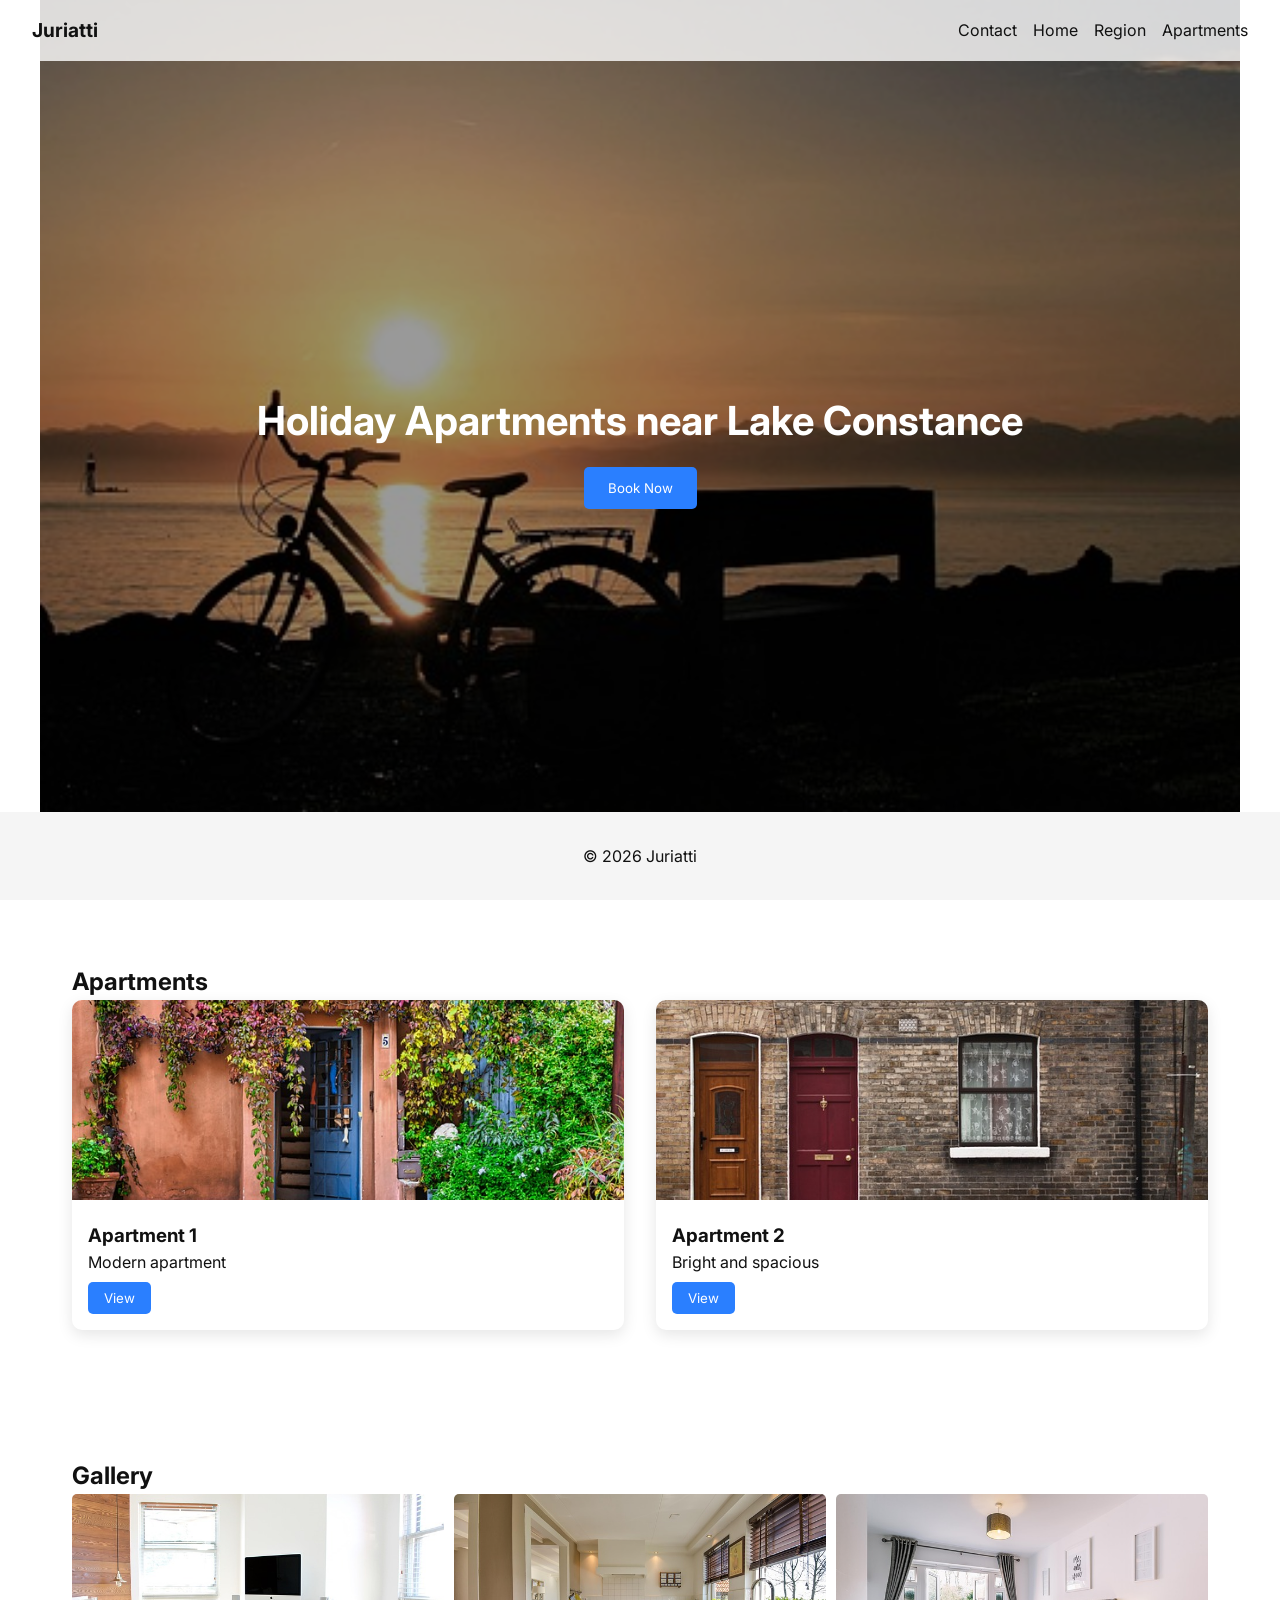
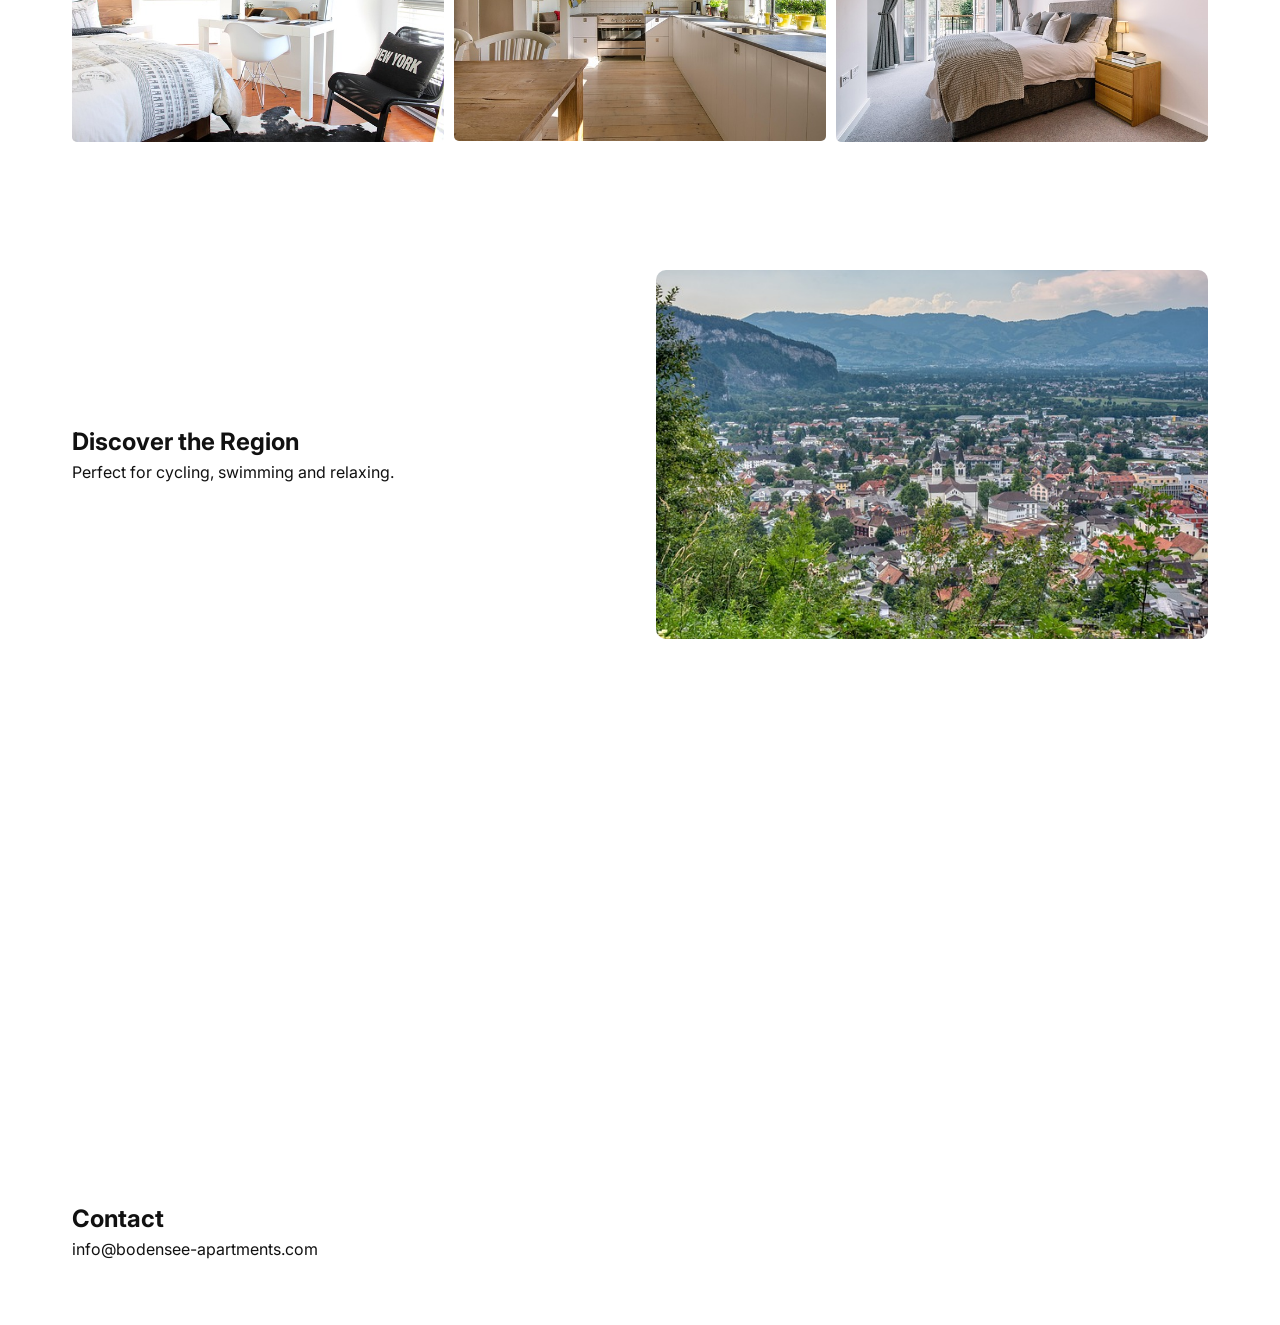
==== index.html @ bab0c7c2 "mapa_abajo" ====
<!DOCTYPE html>
<html lang="en">
<head>
<meta charset="UTF-8">
<meta name="viewport" content="width=device-width, initial-scale=1.0">
<title>Ferienwohnung Juriatti</title>
<link href="https://fonts.googleapis.com/css2?family=Inter:wght@300;400;600&display=swap" rel="stylesheet">
<style>
:root {
  --primary:#2A7FFF;
  --dark:#111;
  --light:#fff;
  --gray:#666;
}
*{margin:0;padding:0;box-sizing:border-box;font-family:Inter,sans-serif}
body{line-height:1.5;color:var(--dark)}

/* NAV */
nav{
 position:fixed;
 top:0;left:0;width:100%;
 display:flex;justify-content:space-between;align-items:center;
 padding:1rem 2rem;
 background:rgba(255,255,255,0.8);
 z-index:1000;
}
nav h2{font-size:1.2rem}
.menu{display:flex;gap:1rem}
.menu a{text-decoration:none;color:var(--dark)}
.hamburger{display:none;font-size:1.5rem;cursor:pointer}

/* HERO */
.hero{
 height:100vh;
 background:url('assets/images/bici_sonnenruntergang.jpg') center/cover;
 display:flex;align-items:center;justify-content:center;
 text-align:center;
 color:white;
 position:relative;
}
.hero::after{
 content:"";
 position:absolute;inset:0;
 background:rgba(0,0,0,0.4);
}
.hero-content{position:relative;z-index:1}
.hero h1{font-size:2.5rem}
.hero button{
 margin-top:1rem;
 padding:.8rem 1.5rem;
 border:none;background:var(--primary);
 color:white;border-radius:5px;cursor:pointer;
}

/* SECTION */
section{padding:4rem 2rem;max-width:1200px;margin:auto}

/* CARDS */
.grid{
 display:grid;
 grid-template-columns:repeat(auto-fit,minmax(280px,1fr));
 gap:2rem;
}
.card{
 border-radius:10px;overflow:hidden;
 box-shadow:0 5px 15px rgba(0,0,0,0.1);
}
.card img{width:100%;height:200px;object-fit:cover}
.card-content{padding:1rem}
.card button{
 margin-top:.5rem;
 background:var(--primary);
 color:white;border:none;padding:.5rem 1rem;border-radius:5px;
}

/* GALLERY */
.gallery{
 display:grid;
 grid-template-columns:repeat(auto-fit,minmax(150px,1fr));
 gap:10px;
}
.gallery img{width:100%;cursor:pointer;border-radius:5px}

/* LIGHTBOX */
.lightbox{
 position:fixed;inset:0;
 background:rgba(0,0,0,0.9);
 display:none;align-items:center;justify-content:center;
}
.lightbox img{max-width:90%;max-height:90%}

/* REGION */
.region{
 display:grid;grid-template-columns:1fr 1fr;gap:2rem;align-items:center;
}
.region img{width:100%;border-radius:10px}

/* MAP */
.map iframe{width:100%;height:300px;border:0}

/* FOOTER */
footer{
  position: absolute;
  bottom: 0;
  width: 100%;
  position: fixed;
  text-align:center;
  padding:2rem;
  background:#f5f5f5;
}

/* MOBILE */
@media(max-width:768px){
 .menu{display:none;flex-direction:column;position:fixed;top:0;right:0;background:white;height:100%;width:70%;padding:2rem}
 .menu.active{display:flex}
 .hamburger{display:block}
 .region{grid-template-columns:1fr}
 .hero h1{font-size:2rem}
}
</style>
</head>
<body>

<nav>
<h2>Juriatti</h2>
<div class="hamburger" onclick="toggleMenu()">☰</div>
<div class="menu" id="menu">
  <a href="#contact">Contact</a>
<a href="#">Home</a>

<a href="#region">Region</a>

<a href="#apartments">Apartments</a>
</div>
</nav>


<section class="hero">
<div class="hero-content">
<h1>Holiday Apartments near Lake Constance</h1>
<button>Book Now</button>
</div>
</section>

<section id="apartments">
<h2>Apartments</h2>
<div class="grid">
<div class="card">
<img src="assets/images/apartament-1.jpg">
<div class="card-content">
<h3>Apartment 1</h3>
<p>Modern apartment</p>
<button>View</button>
</div>
</div>
<div class="card">
<img src="assets/images/apartament-2.jpg">
<div class="card-content">
<h3>Apartment 2</h3>
<p>Bright and spacious</p>
<button>View</button>
</div>
</div>
</div>
</section>

<section>
<h2>Gallery</h2>
<div class="gallery">
<img src="assets/images/a1-1.jpg" onclick="openLightbox(this)">
<img src="assets/images/a1-2.jpg" onclick="openLightbox(this)">
<img src="assets/images/a1-3.jpg" onclick="openLightbox(this)">
</div>
</section>

<div class="lightbox" id="lightbox" onclick="closeLightbox()">
<img id="lightbox-img">
</div>

<section class="region" id="region">
<div>
<h2>Discover the Region</h2>
<p>Perfect for cycling, swimming and relaxing.</p>
</div>
<img src="assets/images/localidad.jpg">
</section>

<section class="map">
<iframe src="https://www.google.com/maps?q=Hard%20Vorarlberg&output=embed"></iframe>
</section>
<section id="contact">
<h2>Contact</h2>
<p>info@bodensee-apartments.com</p>
</section>


<footer>
© 2026 Juriatti
</footer>

<script>
function toggleMenu(){
 document.getElementById('menu').classList.toggle('active');
}

function openLightbox(img){
 const lightbox=document.getElementById('lightbox');
 const lightboxImg=document.getElementById('lightbox-img');
 lightbox.style.display='flex';
 lightboxImg.src=img.src;
}

function closeLightbox(){
 document.getElementById('lightbox').style.display='none';
}
</script>

</body>
</html>
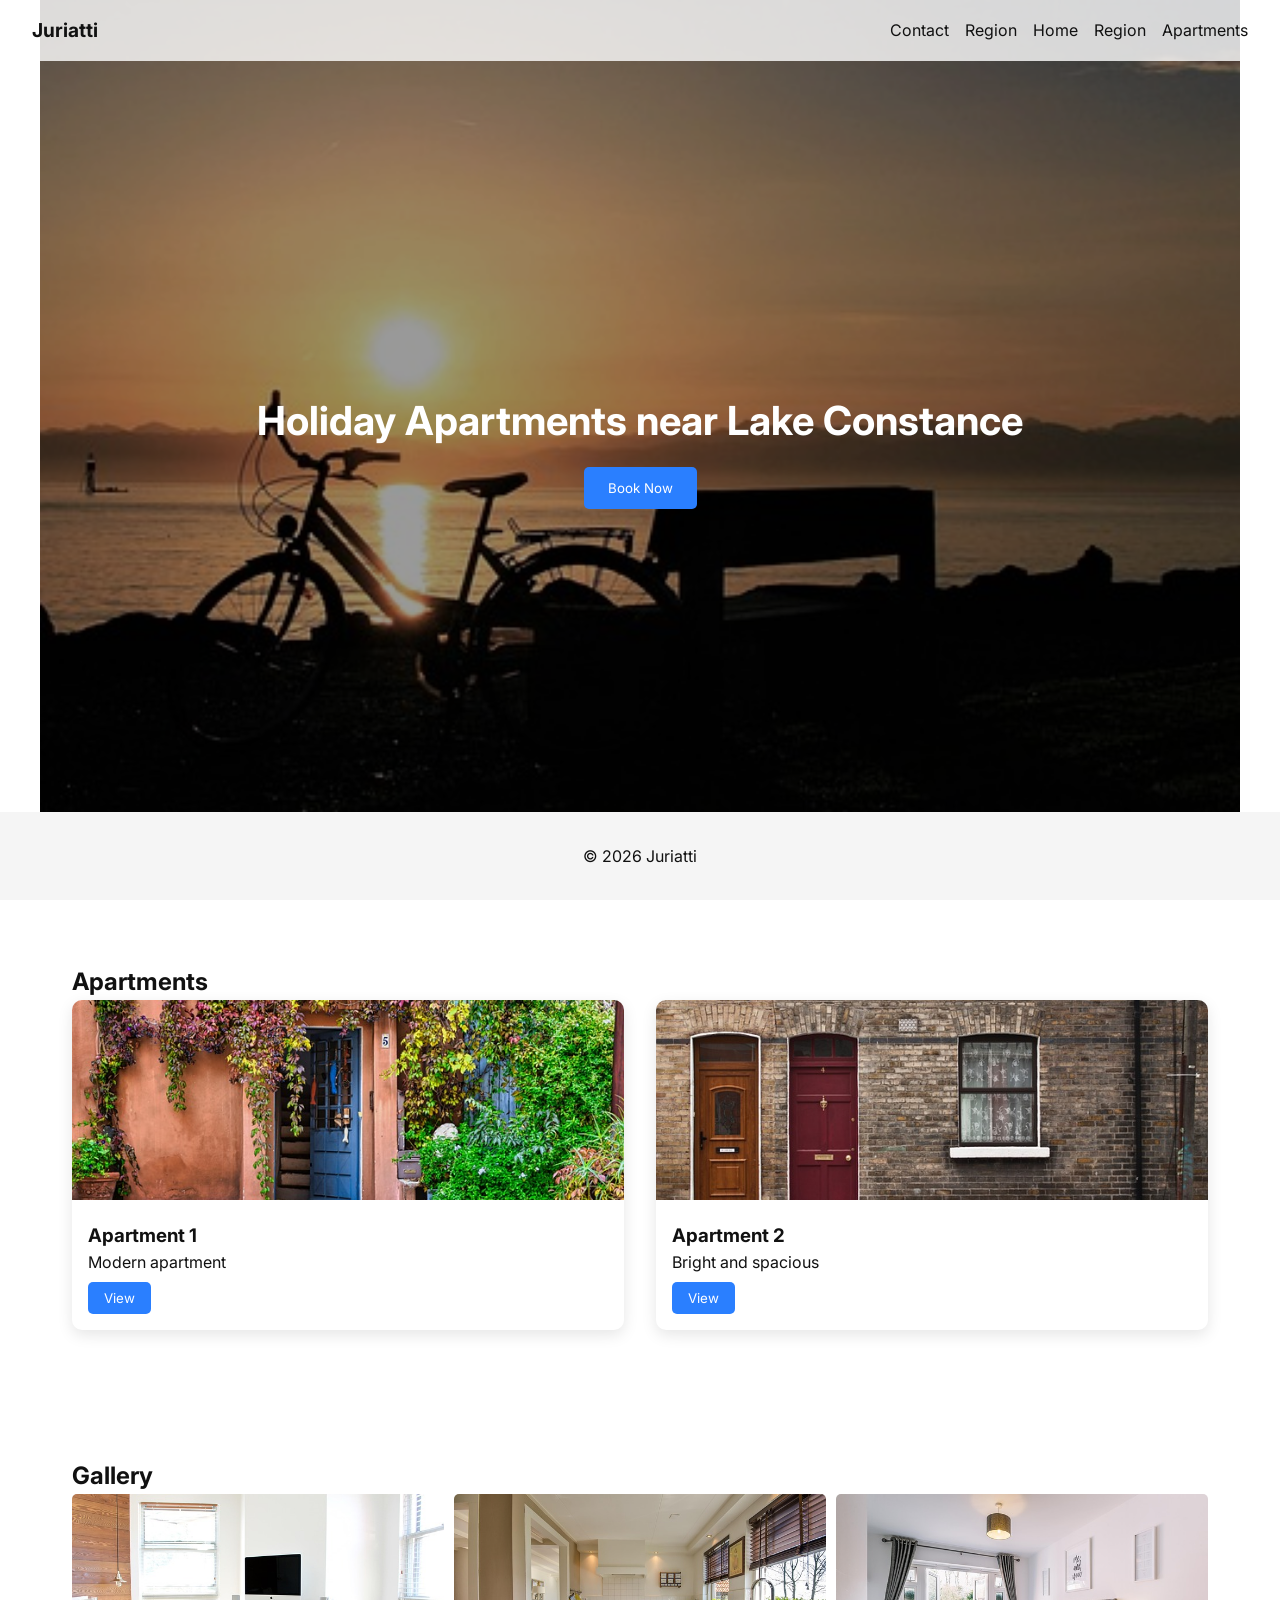
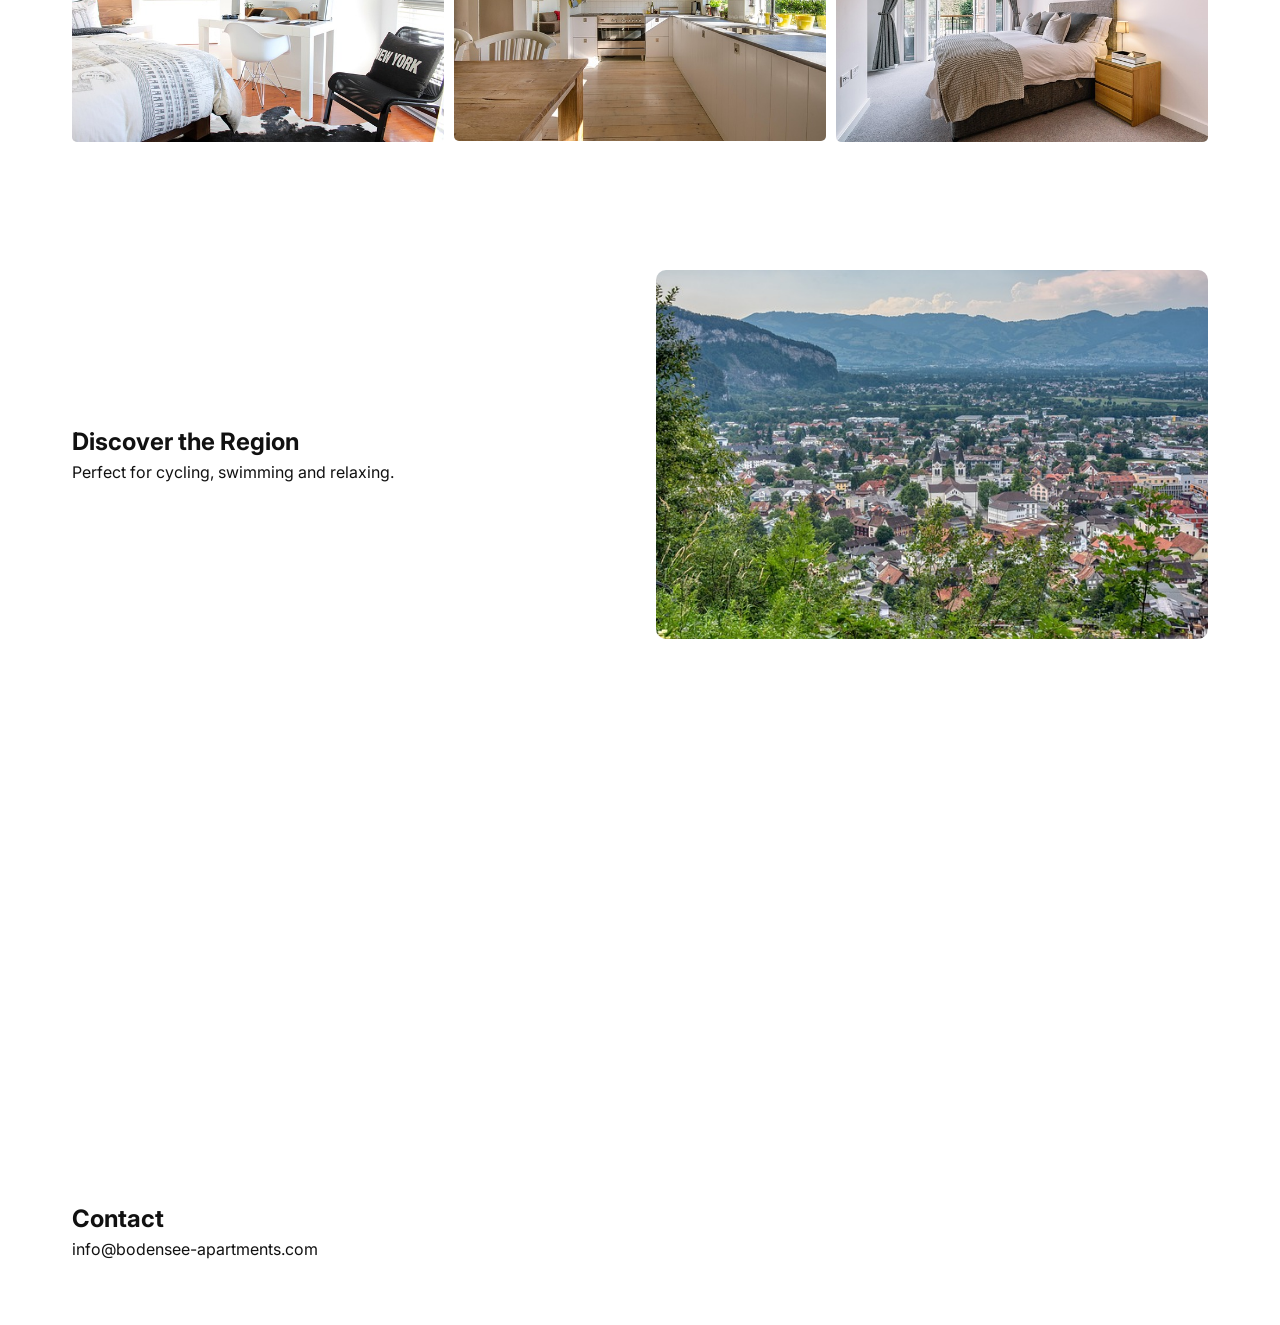
==== commit 90070f7c: "region_segundo Co-authored-by: Copilot <copilot@github.com>" ====
--- a/index.html
+++ b/index.html
@@ -120,13 +120,14 @@
 </style>
 </head>
 <body>
-
+<div id="home"></div>
 <nav>
 <h2>Juriatti</h2>
 <div class="hamburger" onclick="toggleMenu()">☰</div>
 <div class="menu" id="menu">
   <a href="#contact">Contact</a>
-<a href="#">Home</a>
+  <a href="#region">Region</a>
+<a href="#home">Home</a>
 
 <a href="#region">Region</a>
 
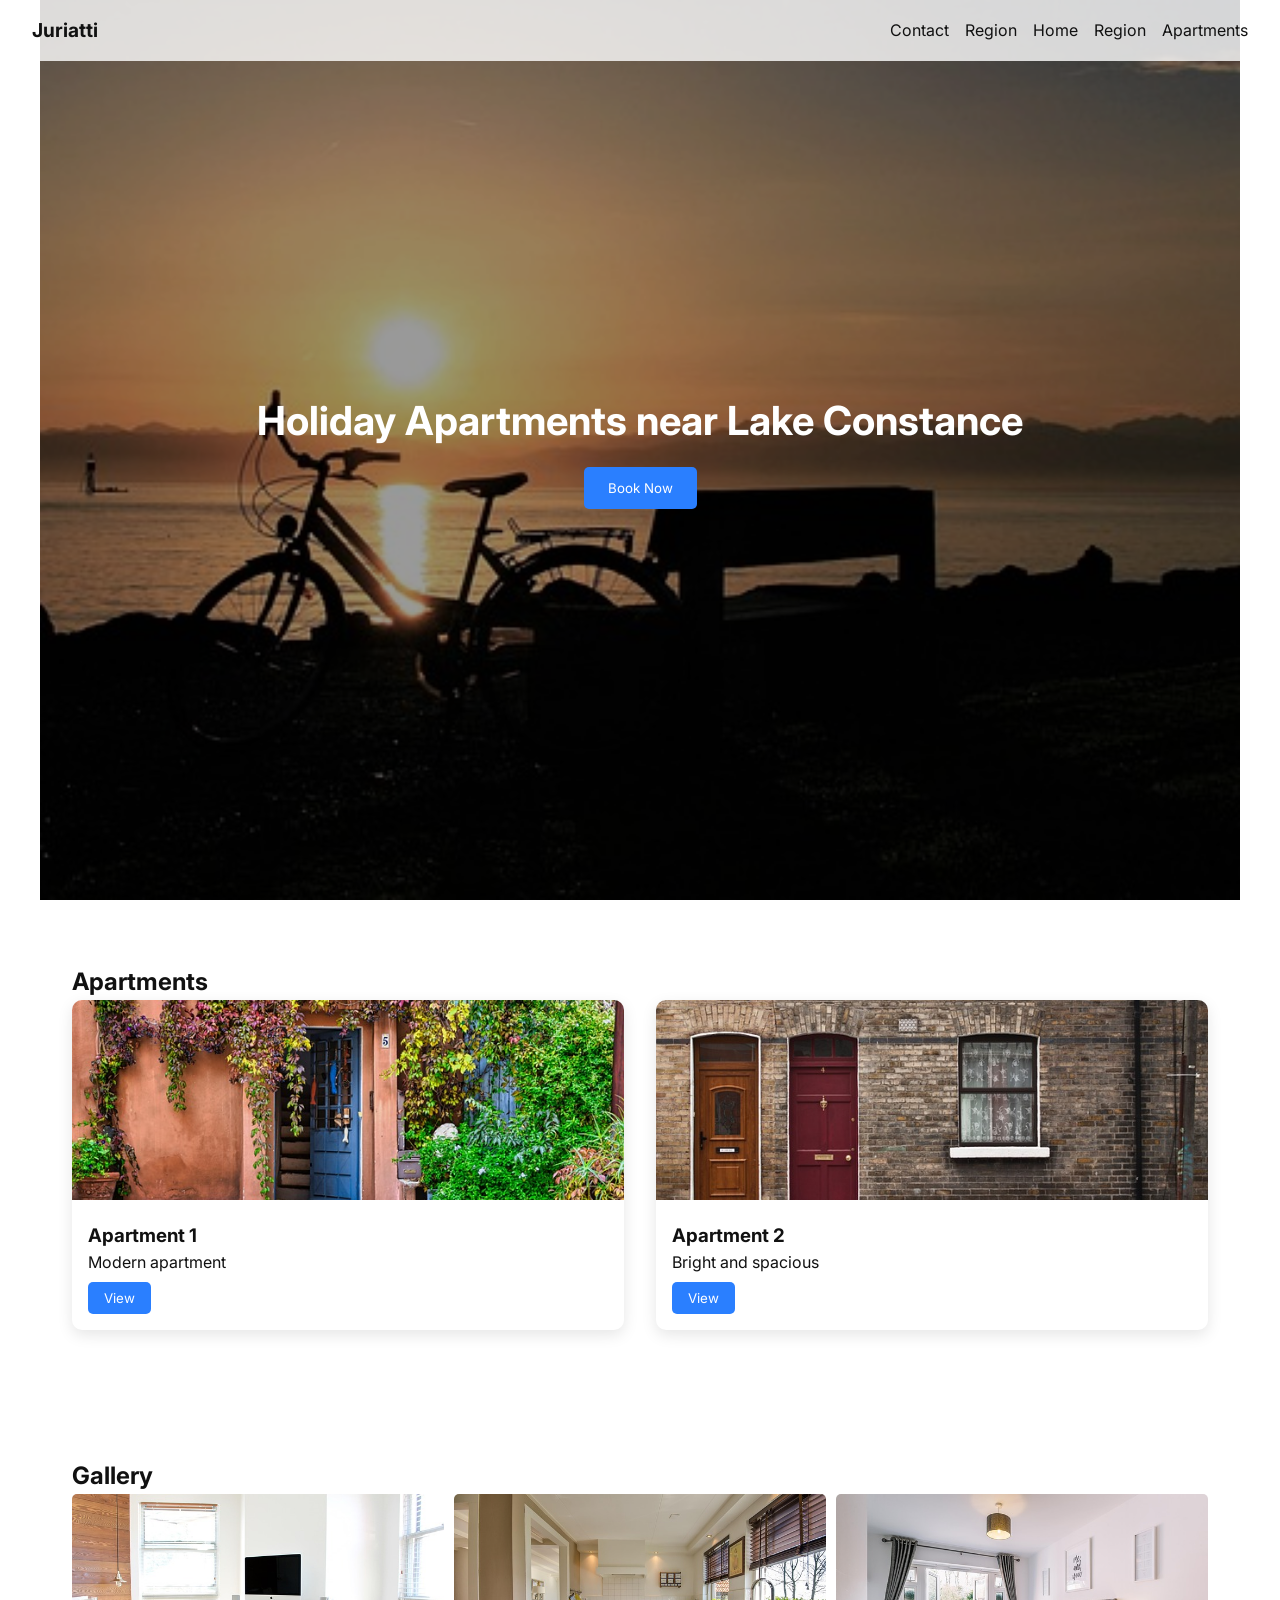
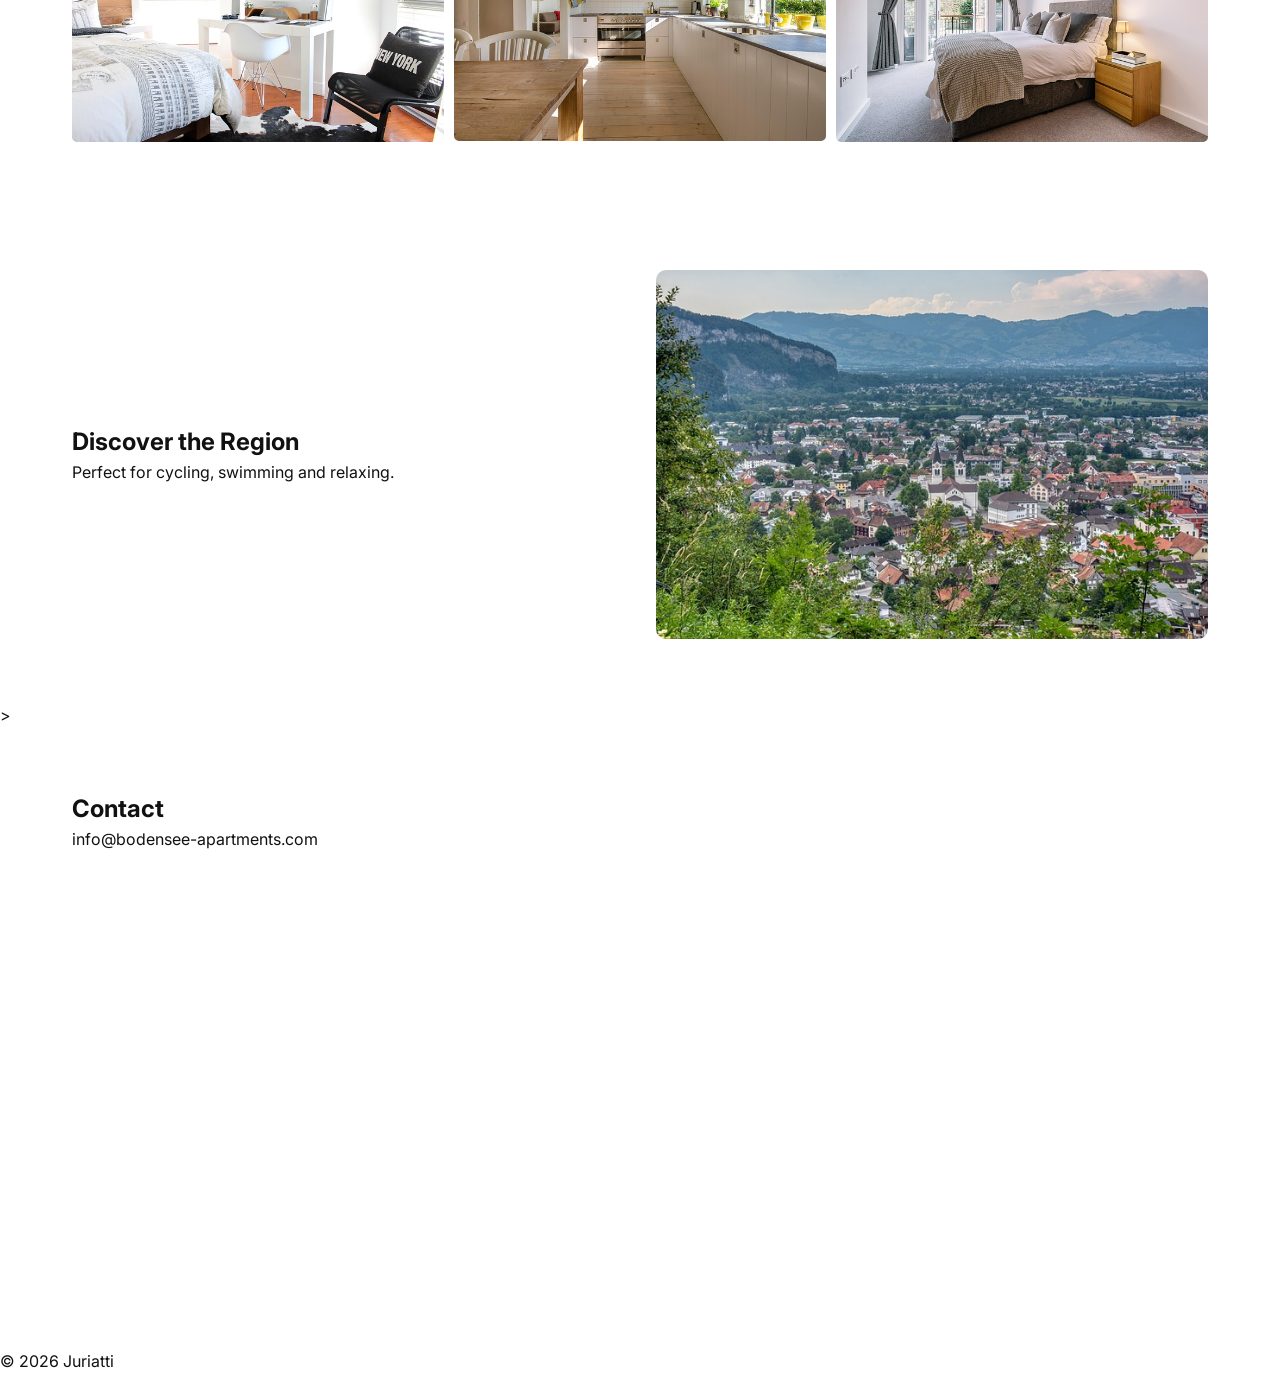
==== commit d34cb71a: "id_contacto-borrado" ====
--- a/index.html
+++ b/index.html
@@ -186,15 +186,15 @@
 <img src="assets/images/localidad.jpg">
 </section>
 
+>
+<section >
+<h2>Contact</h2>
+<p>info@bodensee-apartments.com</p>
+</section>
+
 <section class="map">
 <iframe src="https://www.google.com/maps?q=Hard%20Vorarlberg&output=embed"></iframe>
-</section>
-<section id="contact">
-<h2>Contact</h2>
-<p>info@bodensee-apartments.com</p>
-</section>
-
-
+</section
 <footer>
 © 2026 Juriatti
 </footer>
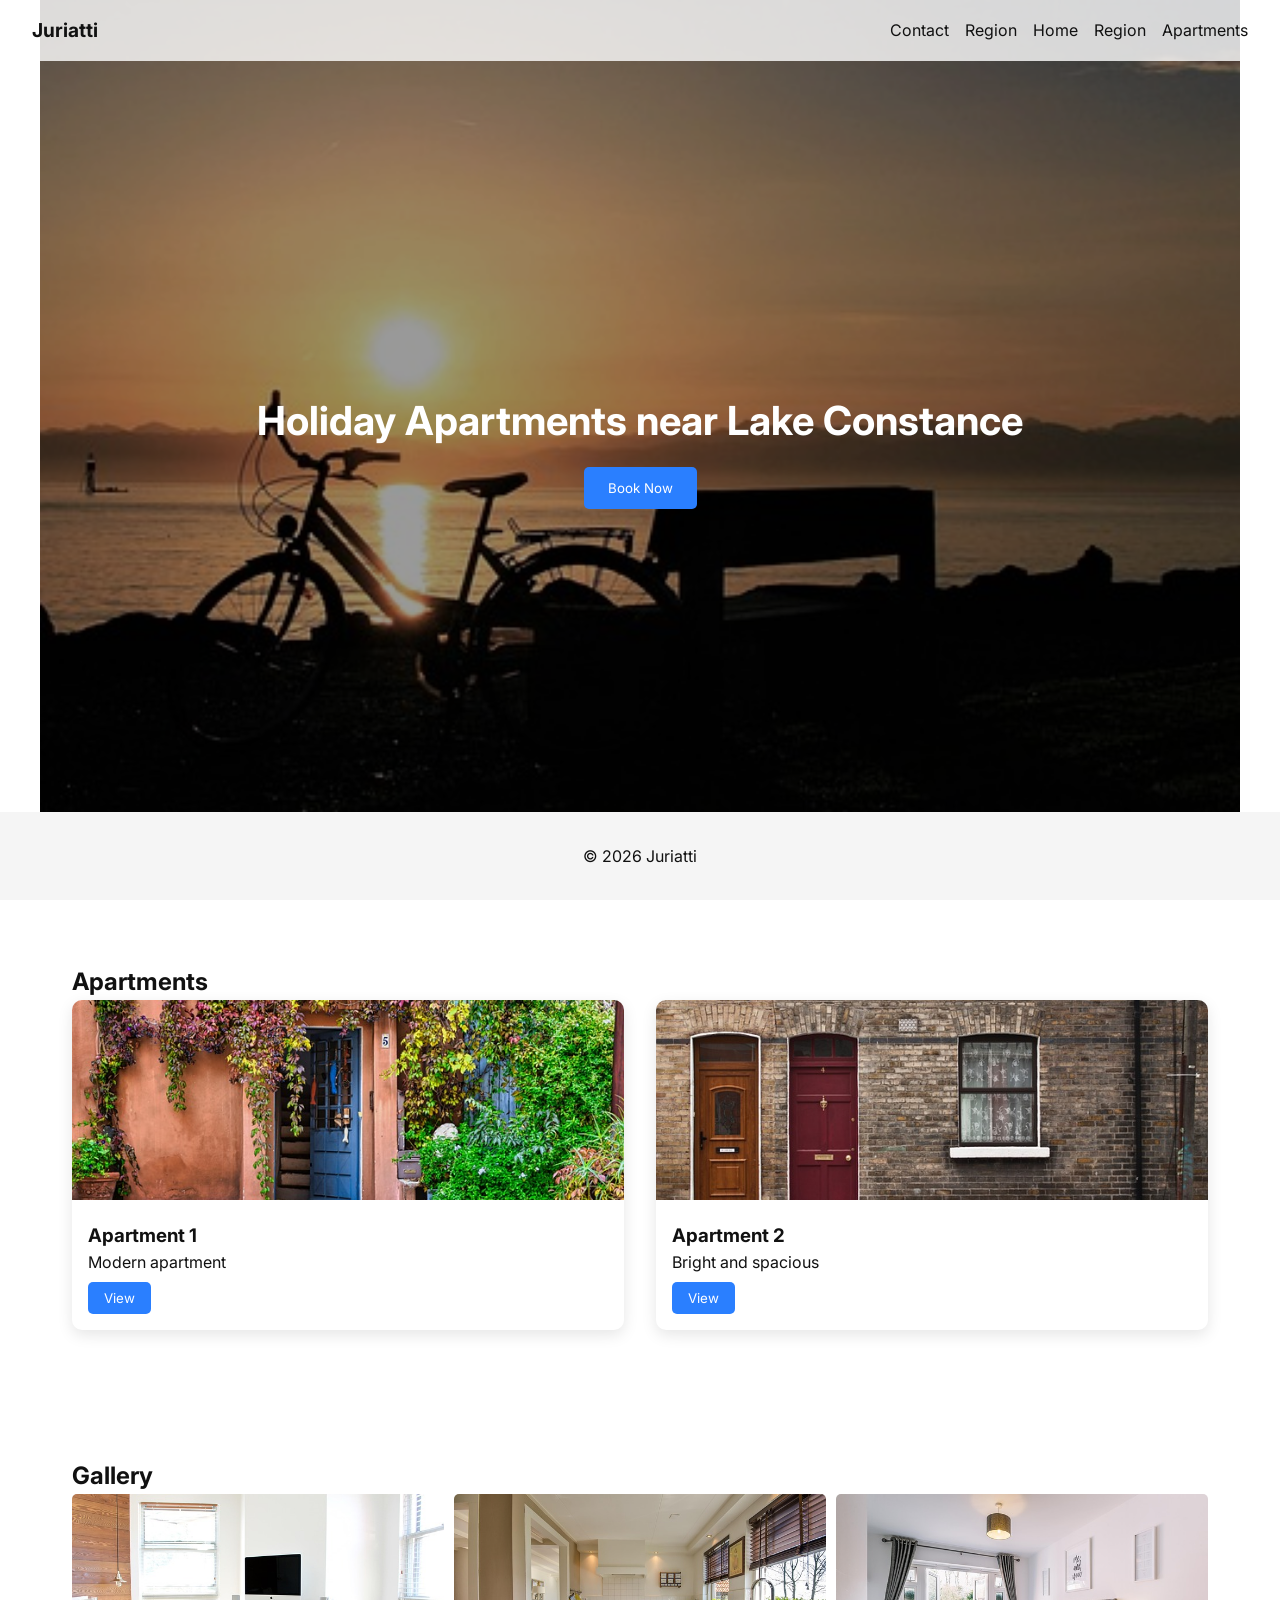
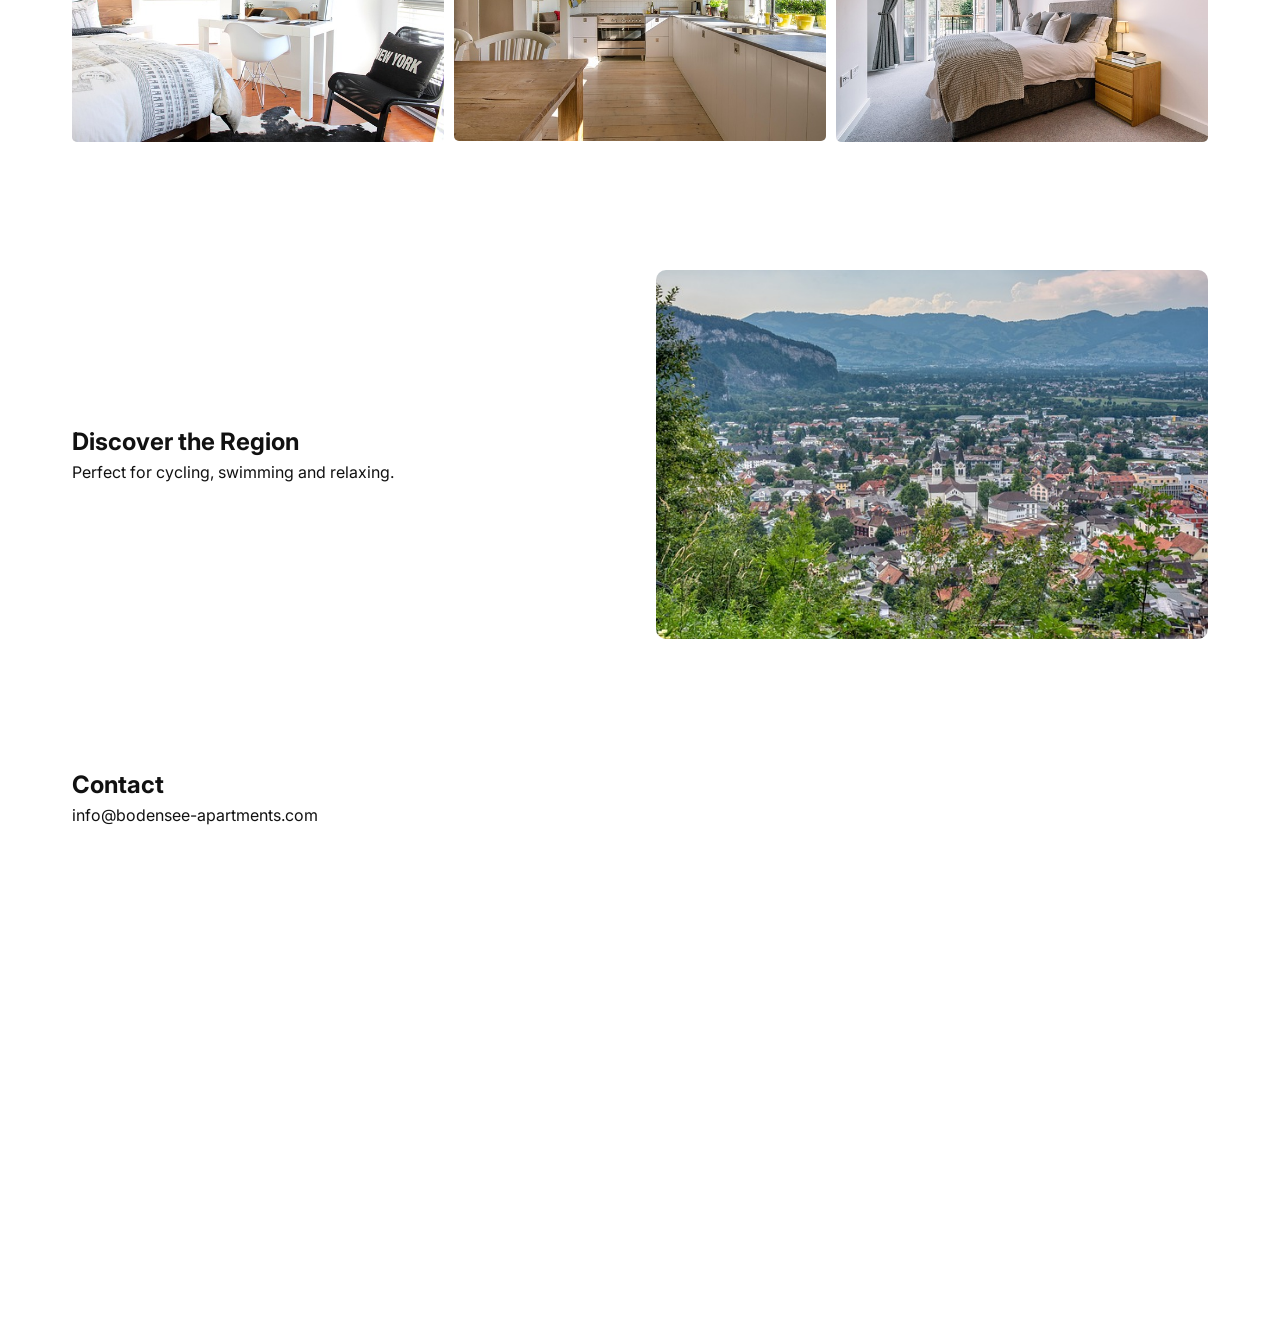
==== commit 5b8a43a3: "mapa_debajo" ====
--- a/index.html
+++ b/index.html
@@ -186,7 +186,7 @@
 <img src="assets/images/localidad.jpg">
 </section>
 
->
+
 <section >
 <h2>Contact</h2>
 <p>info@bodensee-apartments.com</p>
@@ -194,7 +194,7 @@
 
 <section class="map">
 <iframe src="https://www.google.com/maps?q=Hard%20Vorarlberg&output=embed"></iframe>
-</section
+</section>
 <footer>
 © 2026 Juriatti
 </footer>
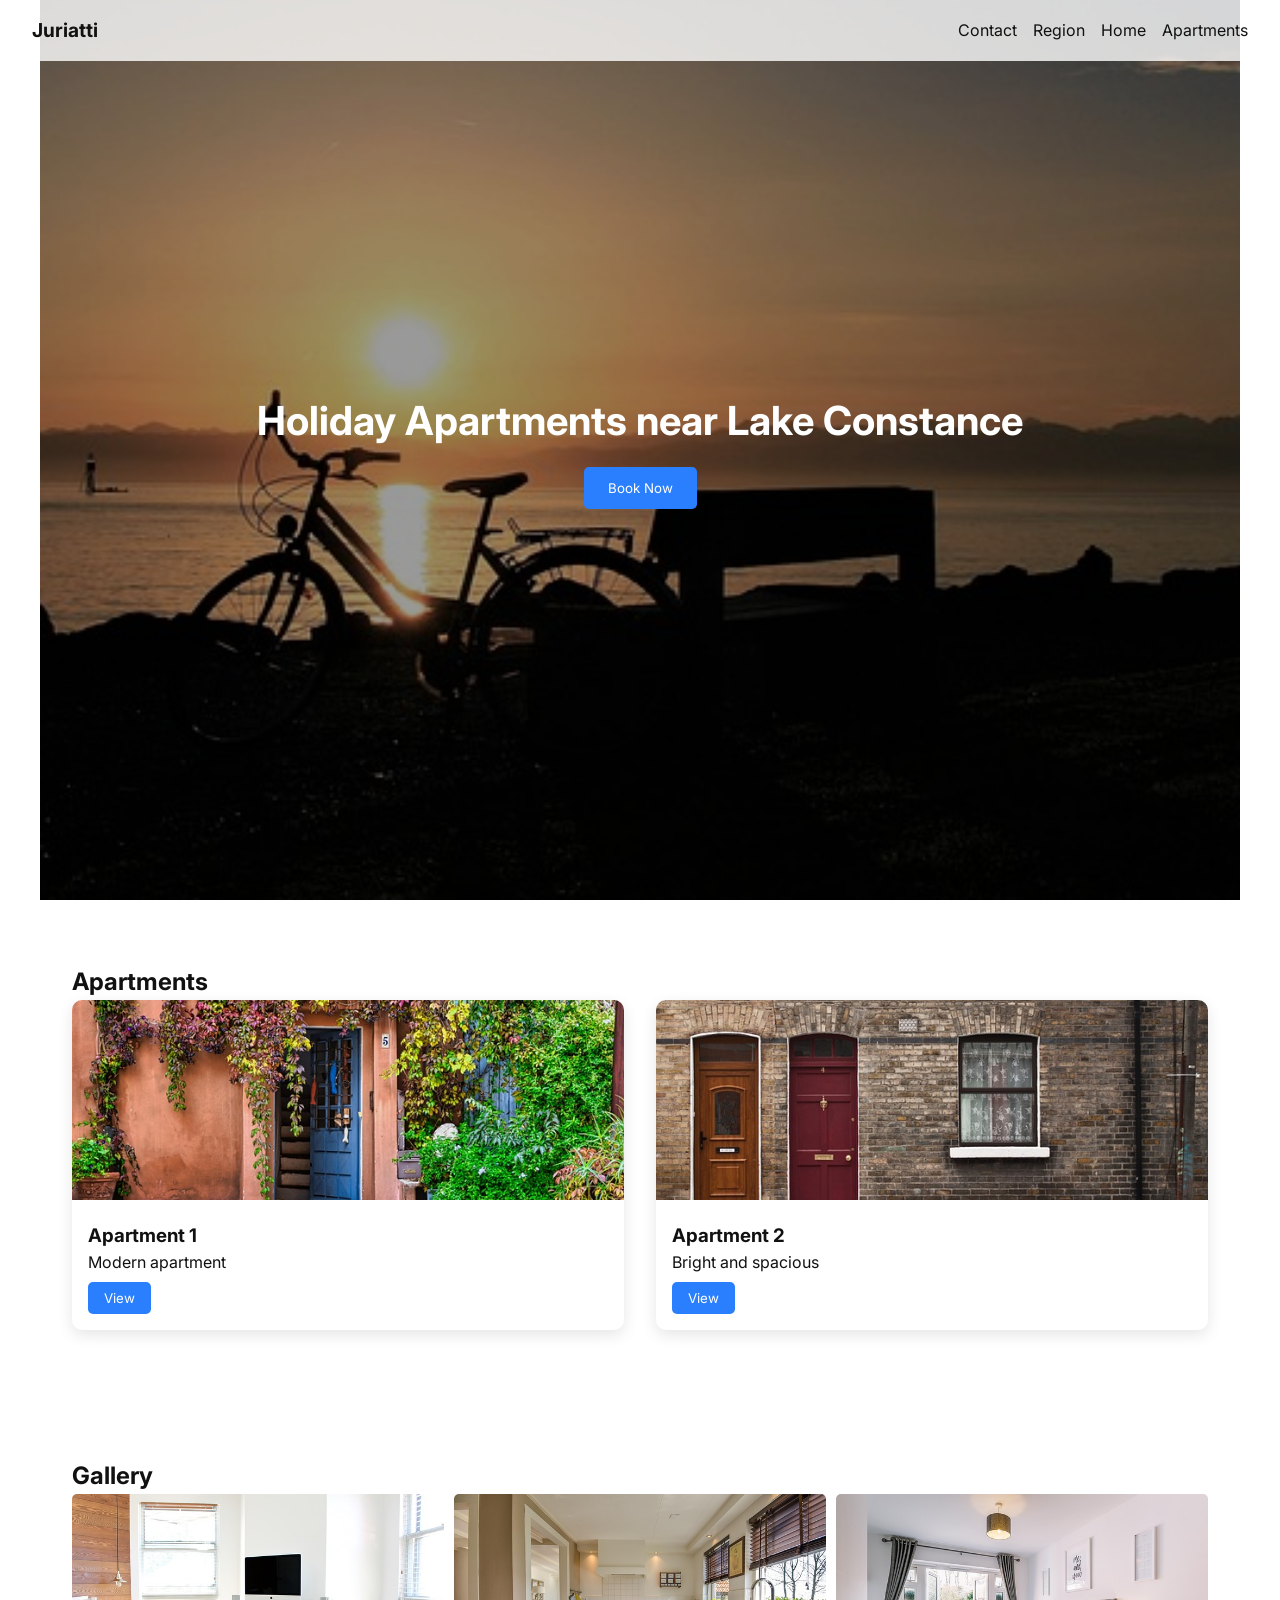
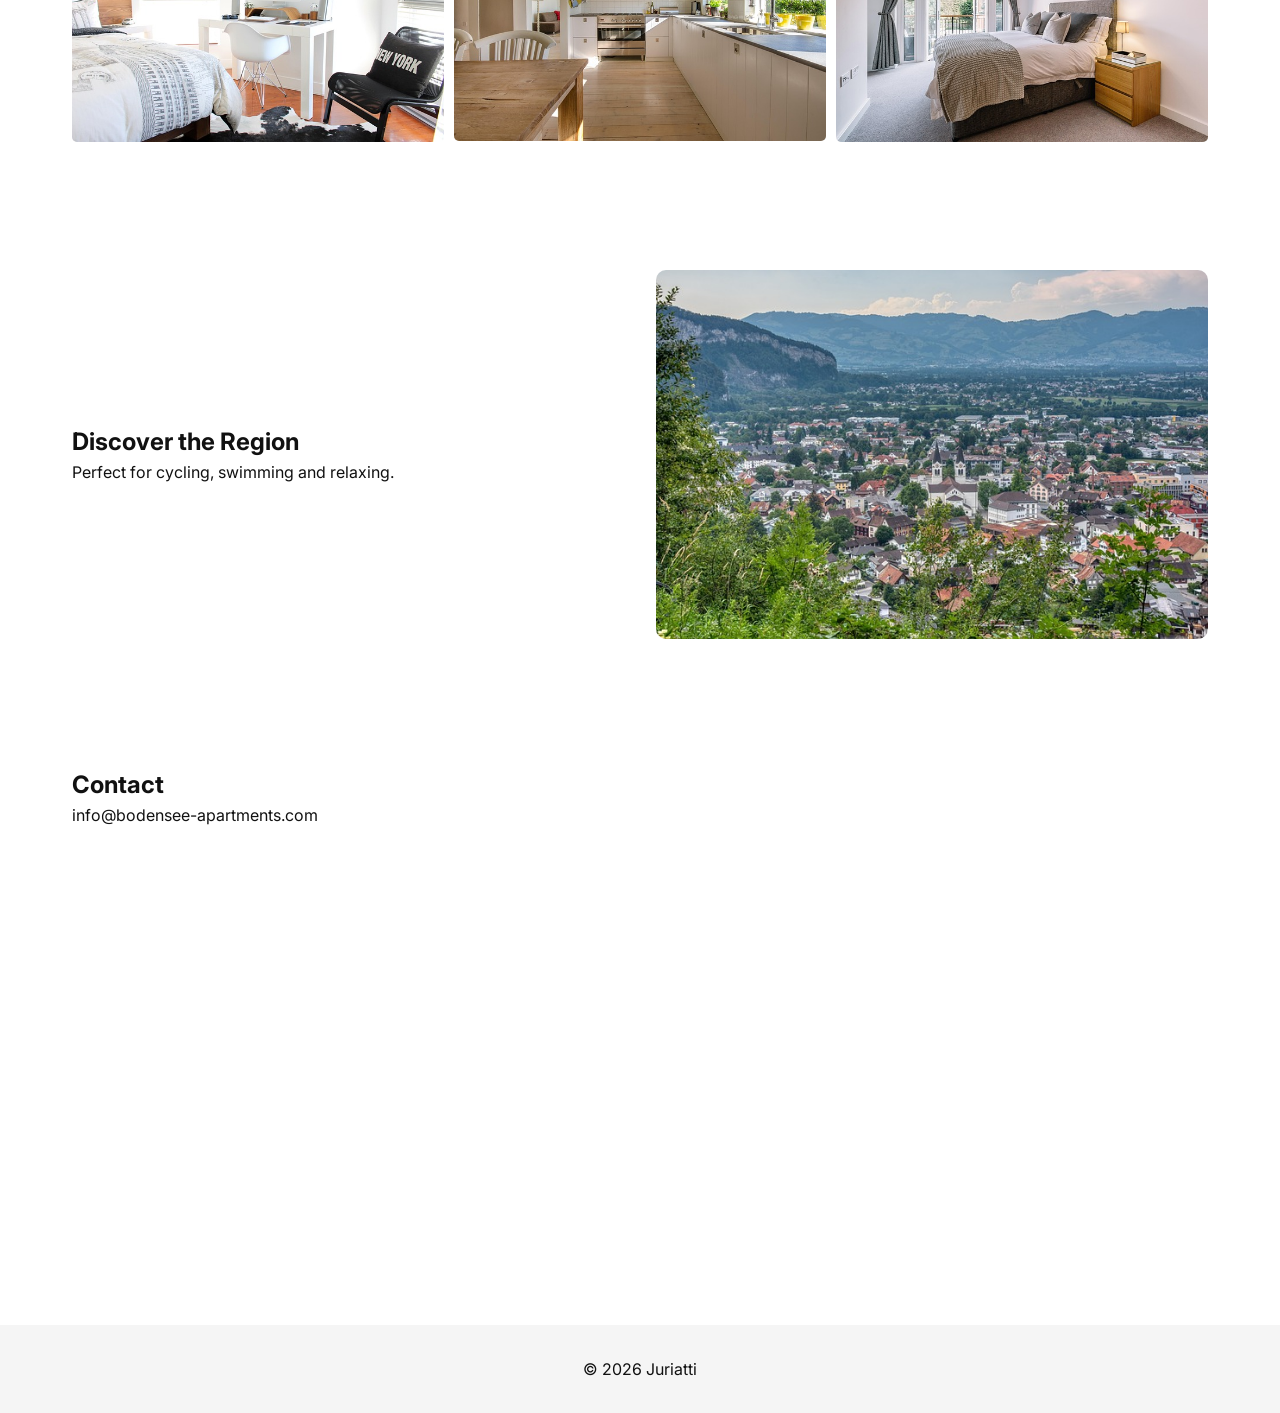
==== commit 395a5fed: "contacto en div Co-authored-by: Copilot <copilot@github.com>" ====
--- a/index.html
+++ b/index.html
@@ -100,10 +100,7 @@
 
 /* FOOTER */
 footer{
-  position: absolute;
-  bottom: 0;
   width: 100%;
-  position: fixed;
   text-align:center;
   padding:2rem;
   background:#f5f5f5;
@@ -125,13 +122,11 @@
 <h2>Juriatti</h2>
 <div class="hamburger" onclick="toggleMenu()">☰</div>
 <div class="menu" id="menu">
+  <div class="hamburger" onclick="toggleMenu()">X</div>
   <a href="#contact">Contact</a>
   <a href="#region">Region</a>
-<a href="#home">Home</a>
-
-<a href="#region">Region</a>
-
-<a href="#apartments">Apartments</a>
+  <a href="#home">Home</a>
+  <a href="#apartments">Apartments</a>
 </div>
 </nav>
 
@@ -147,7 +142,7 @@
 <h2>Apartments</h2>
 <div class="grid">
 <div class="card">
-<img src="assets/images/apartament-1.jpg">
+<img src="assets/images/apartament-1.jpg" alt="apartament-1">
 <div class="card-content">
 <h3>Apartment 1</h3>
 <p>Modern apartment</p>
@@ -155,7 +150,7 @@
 </div>
 </div>
 <div class="card">
-<img src="assets/images/apartament-2.jpg">
+<img src="assets/images/apartament-2.jpg" alt="apartament-2">
 <div class="card-content">
 <h3>Apartment 2</h3>
 <p>Bright and spacious</p>
@@ -168,9 +163,9 @@
 <section>
 <h2>Gallery</h2>
 <div class="gallery">
-<img src="assets/images/a1-1.jpg" onclick="openLightbox(this)">
-<img src="assets/images/a1-2.jpg" onclick="openLightbox(this)">
-<img src="assets/images/a1-3.jpg" onclick="openLightbox(this)">
+<img src="assets/images/a1-1.jpg" onclick="openLightbox(this)" alt="Gallery Image 1">
+<img src="assets/images/a1-2.jpg" onclick="openLightbox(this)" alt="Gallery Image 2">
+<img src="assets/images/a1-3.jpg" onclick="openLightbox(this)" alt="Gallery Image 3">
 </div>
 </section>
 
@@ -183,7 +178,7 @@
 <h2>Discover the Region</h2>
 <p>Perfect for cycling, swimming and relaxing.</p>
 </div>
-<img src="assets/images/localidad.jpg">
+<img src="assets/images/localidad.jpg" alt="Localidad">
 </section>
 
 
@@ -193,8 +188,9 @@
 </section>
 
 <section class="map">
-<iframe src="https://www.google.com/maps?q=Hard%20Vorarlberg&output=embed"></iframe>
-</section>
+<iframe src="https://www.google.com/maps?q=Hard%20Vorarlberg&output=embed" title="Google Map"></iframe>
+</section>
+<div id="contact"></div>
 <footer>
 © 2026 Juriatti
 </footer>
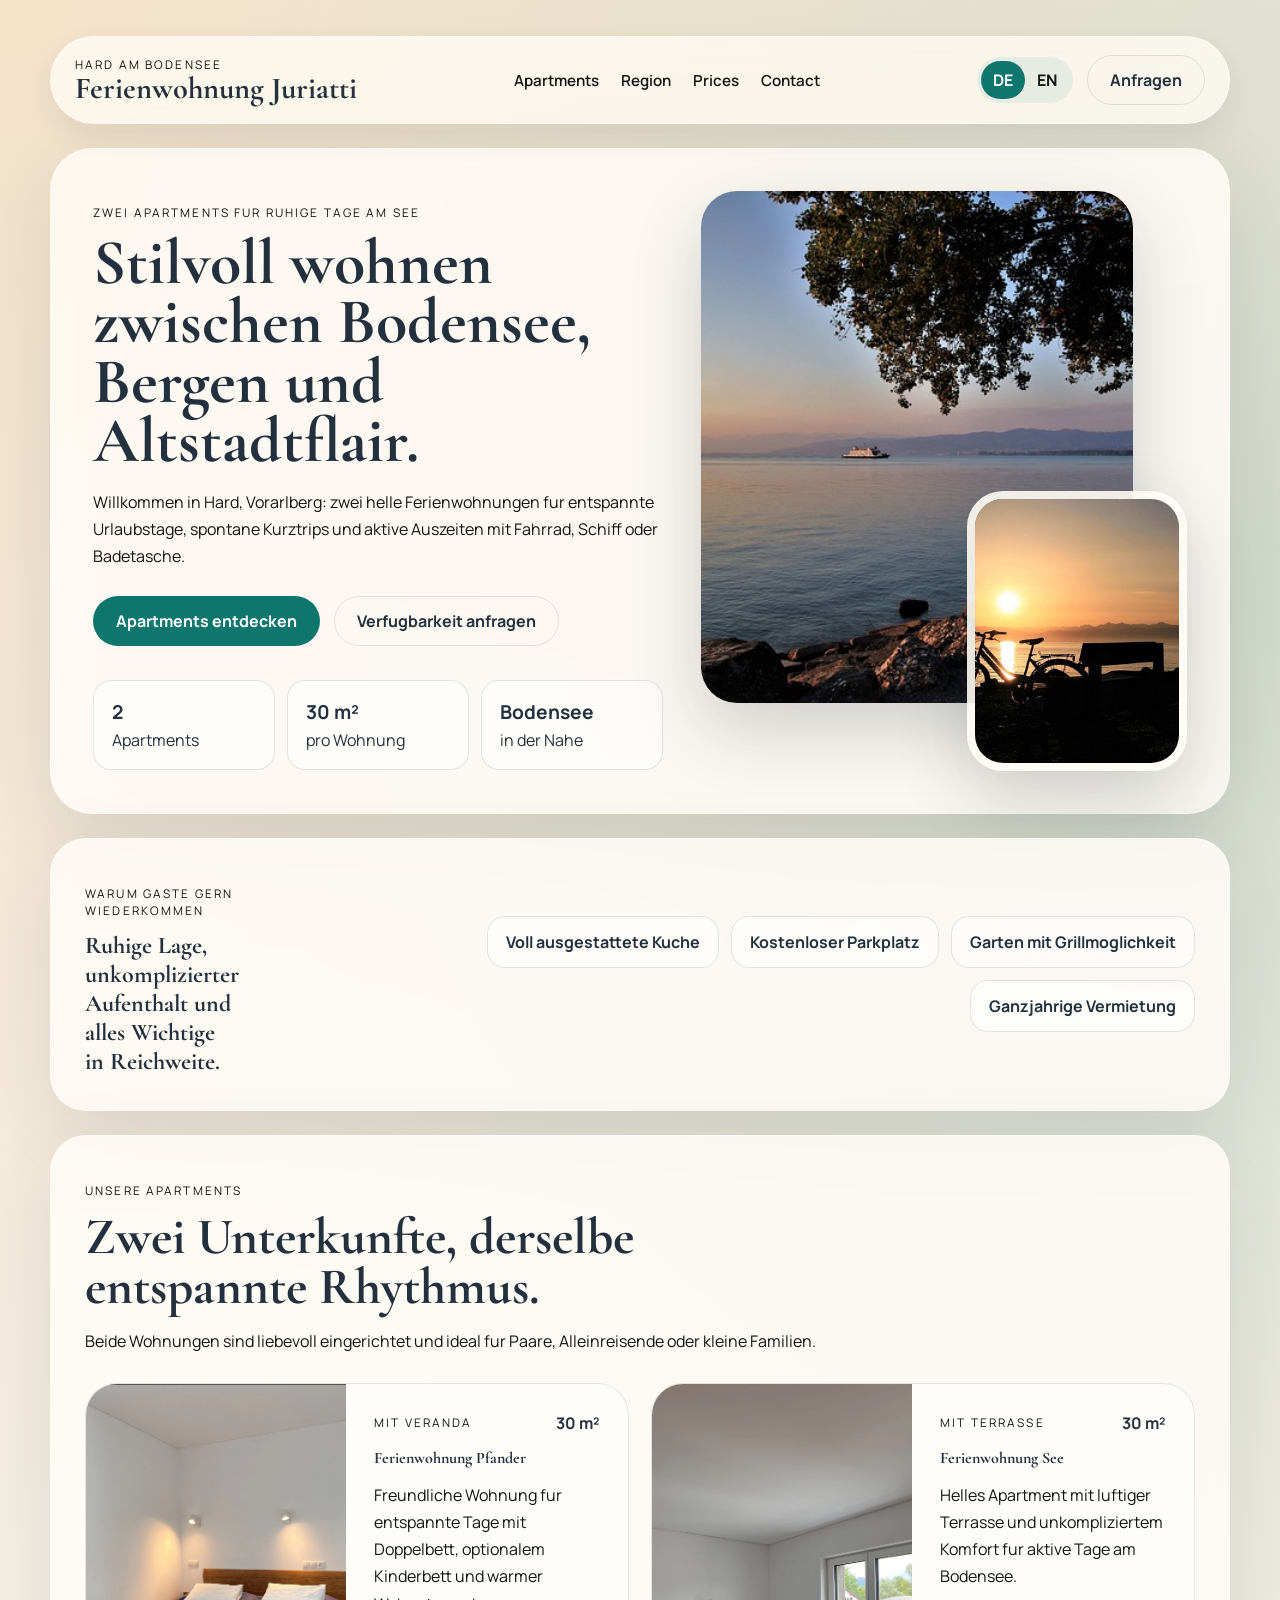
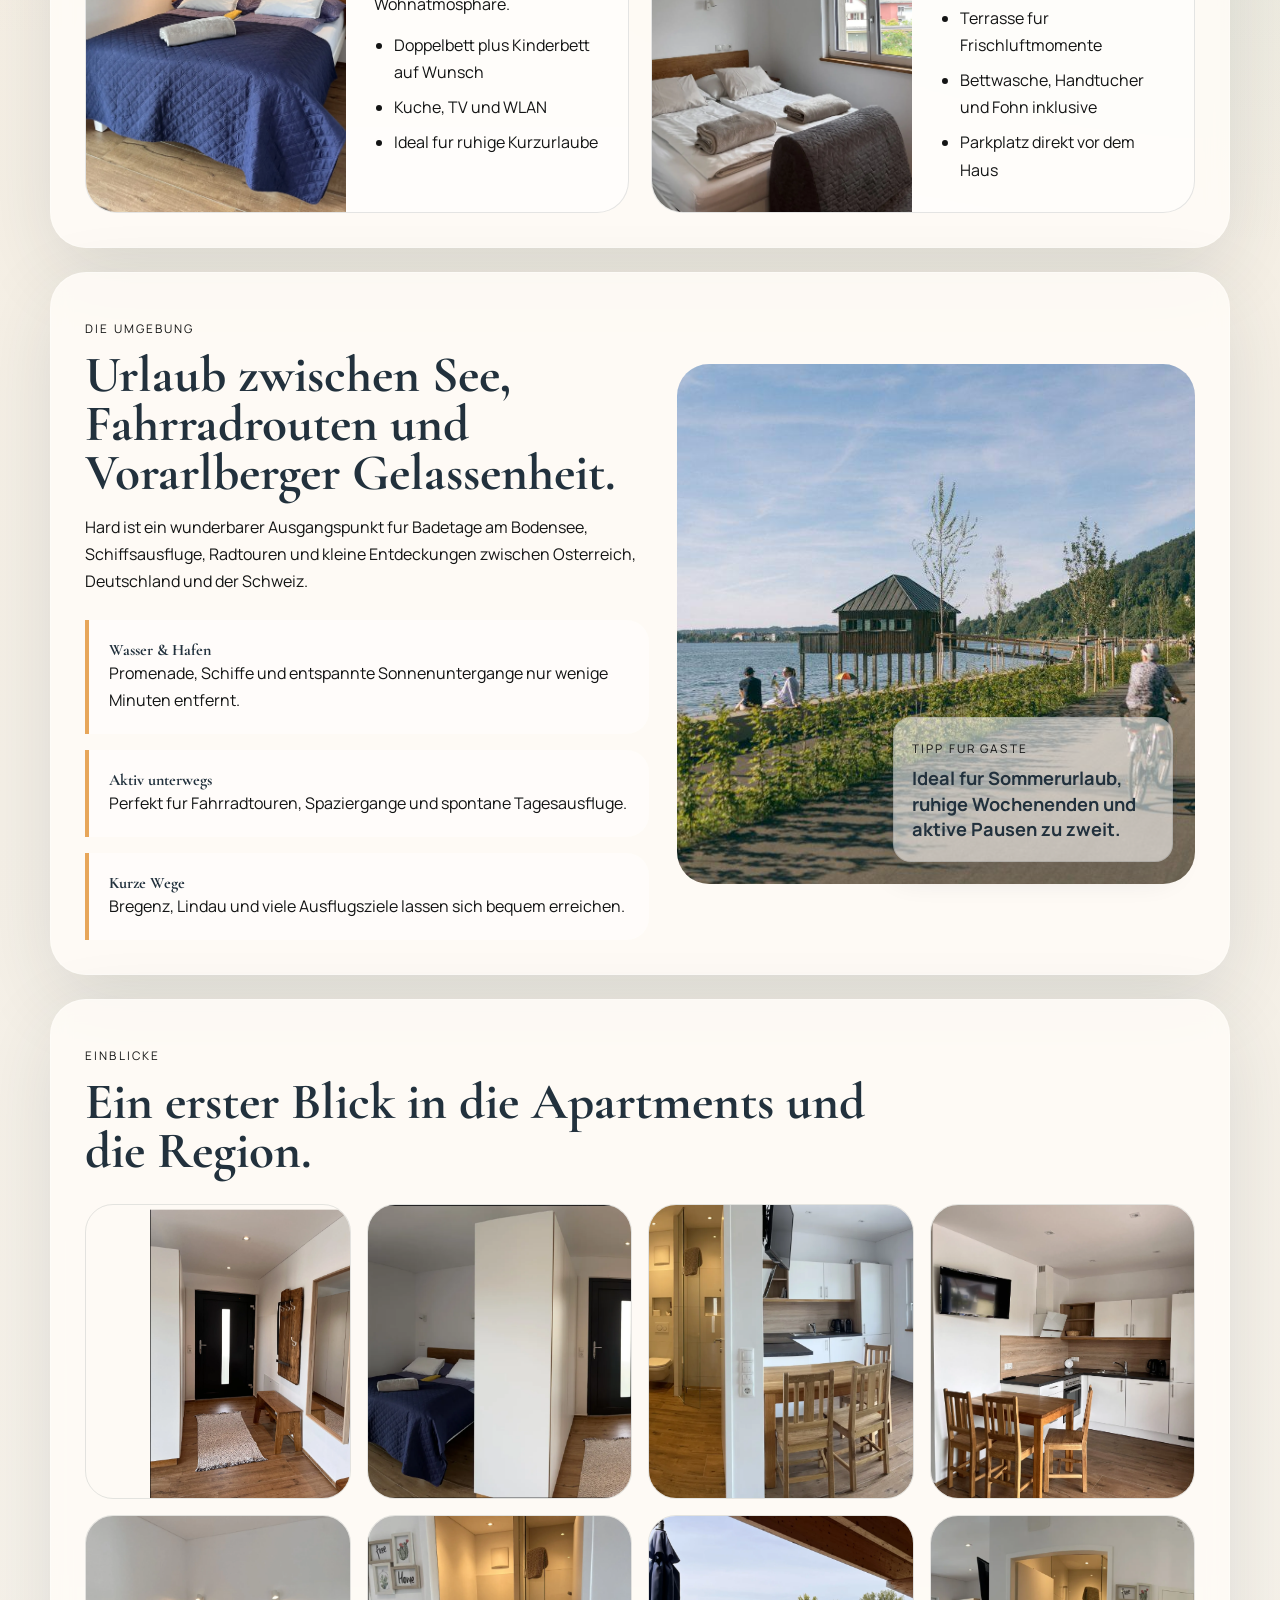
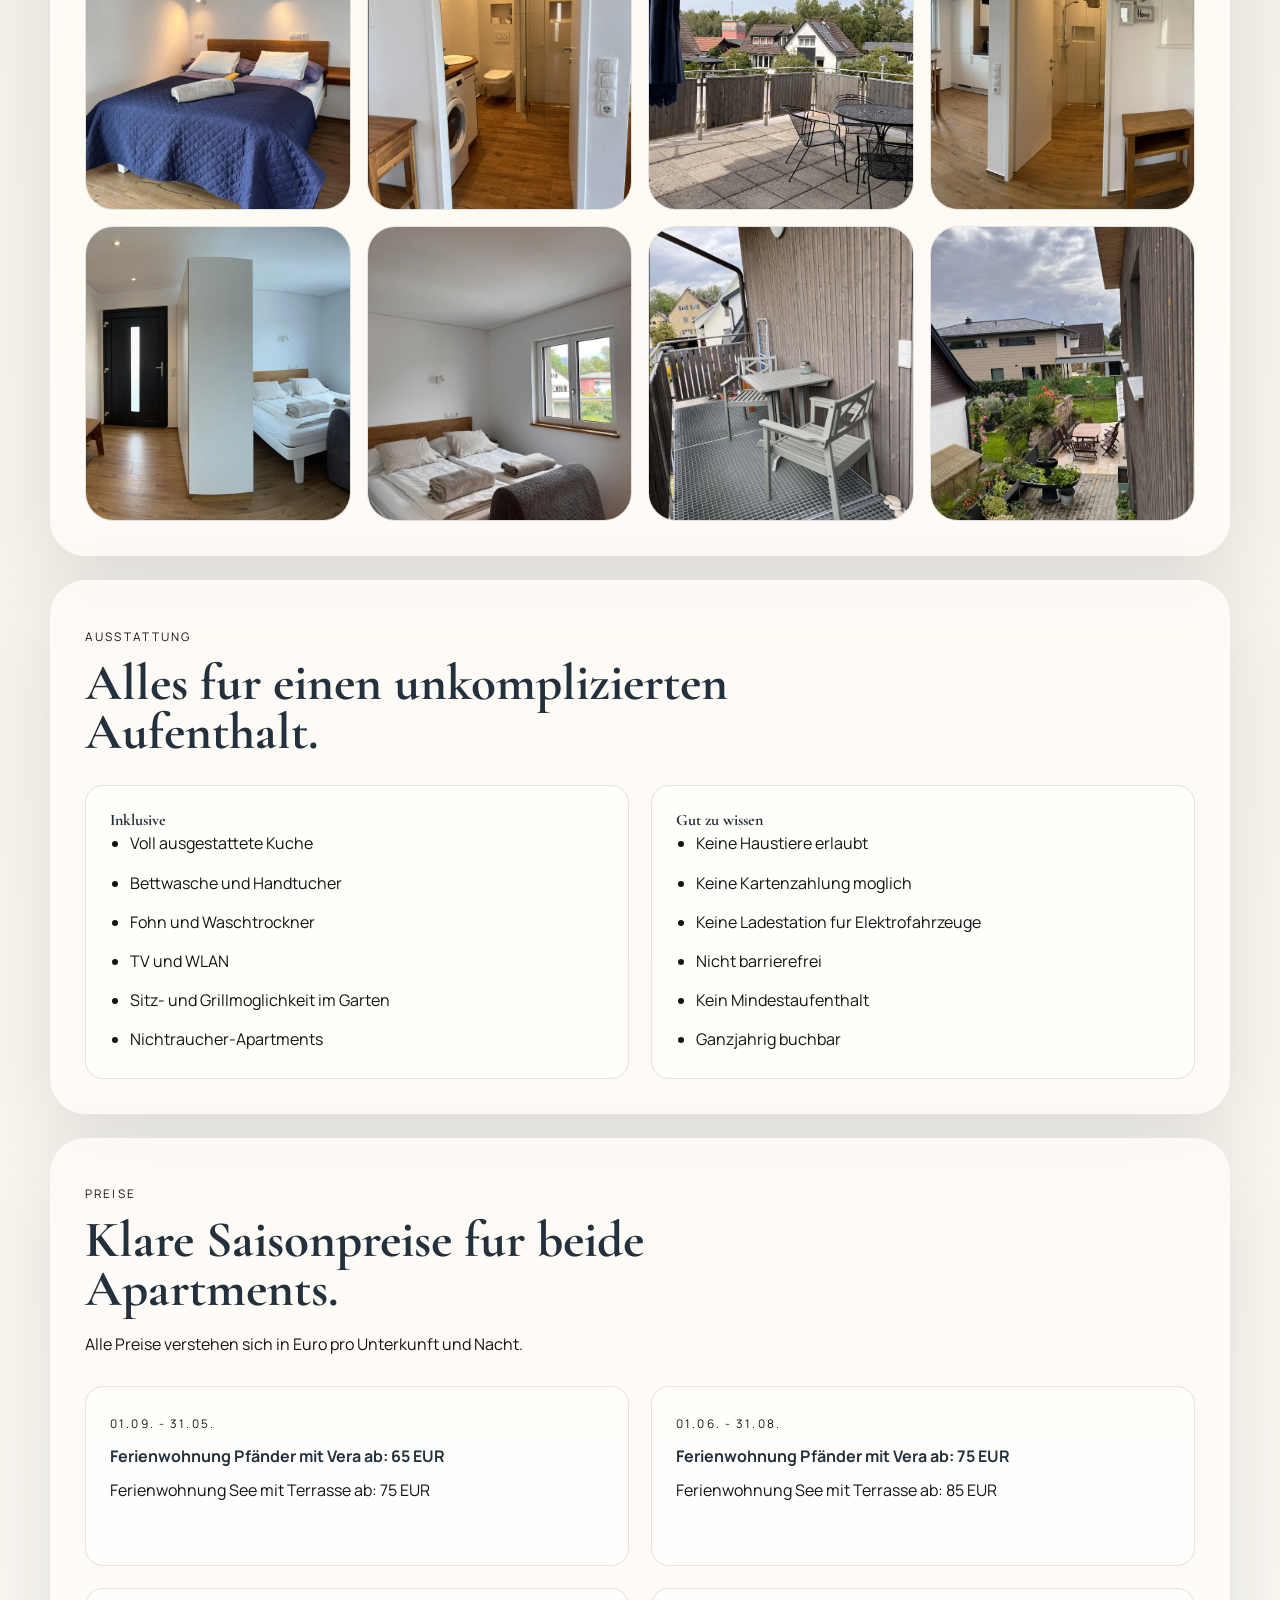
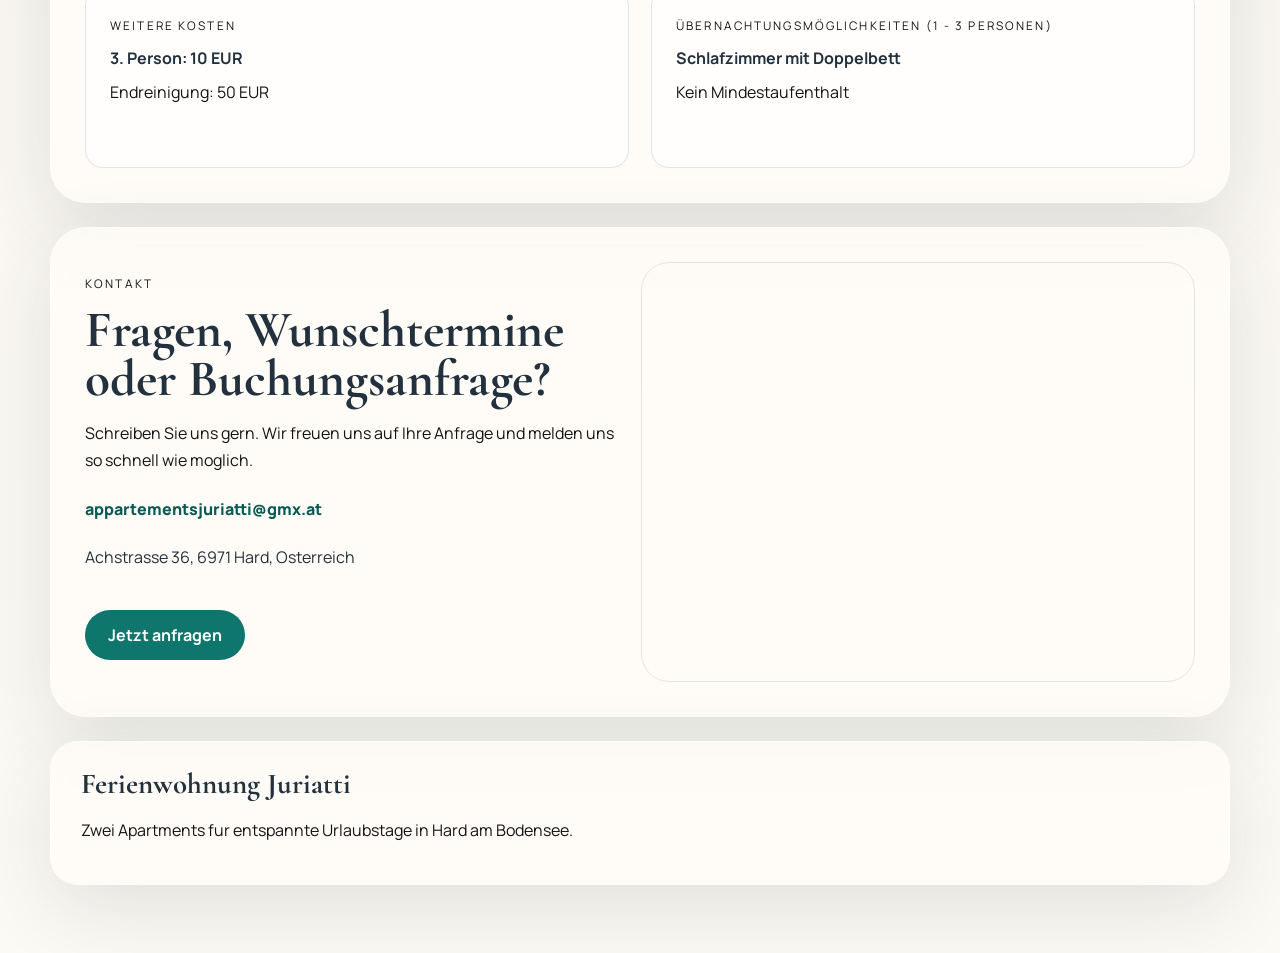
==== commit 80ace4b7: "nueva-web" ====
--- a/index.html
+++ b/index.html
@@ -1,216 +1,351 @@
-<!DOCTYPE html>
-<html lang="en">
-<head>
-<meta charset="UTF-8">
-<meta name="viewport" content="width=device-width, initial-scale=1.0">
-<title>Ferienwohnung Juriatti</title>
-<link href="https://fonts.googleapis.com/css2?family=Inter:wght@300;400;600&display=swap" rel="stylesheet">
-<style>
-:root {
-  --primary:#2A7FFF;
-  --dark:#111;
-  --light:#fff;
-  --gray:#666;
-}
-*{margin:0;padding:0;box-sizing:border-box;font-family:Inter,sans-serif}
-body{line-height:1.5;color:var(--dark)}
-
-/* NAV */
-nav{
- position:fixed;
- top:0;left:0;width:100%;
- display:flex;justify-content:space-between;align-items:center;
- padding:1rem 2rem;
- background:rgba(255,255,255,0.8);
- z-index:1000;
-}
-nav h2{font-size:1.2rem}
-.menu{display:flex;gap:1rem}
-.menu a{text-decoration:none;color:var(--dark)}
-.hamburger{display:none;font-size:1.5rem;cursor:pointer}
-
-/* HERO */
-.hero{
- height:100vh;
- background:url('assets/images/bici_sonnenruntergang.jpg') center/cover;
- display:flex;align-items:center;justify-content:center;
- text-align:center;
- color:white;
- position:relative;
-}
-.hero::after{
- content:"";
- position:absolute;inset:0;
- background:rgba(0,0,0,0.4);
-}
-.hero-content{position:relative;z-index:1}
-.hero h1{font-size:2.5rem}
-.hero button{
- margin-top:1rem;
- padding:.8rem 1.5rem;
- border:none;background:var(--primary);
- color:white;border-radius:5px;cursor:pointer;
-}
-
-/* SECTION */
-section{padding:4rem 2rem;max-width:1200px;margin:auto}
-
-/* CARDS */
-.grid{
- display:grid;
- grid-template-columns:repeat(auto-fit,minmax(280px,1fr));
- gap:2rem;
-}
-.card{
- border-radius:10px;overflow:hidden;
- box-shadow:0 5px 15px rgba(0,0,0,0.1);
-}
-.card img{width:100%;height:200px;object-fit:cover}
-.card-content{padding:1rem}
-.card button{
- margin-top:.5rem;
- background:var(--primary);
- color:white;border:none;padding:.5rem 1rem;border-radius:5px;
-}
-
-/* GALLERY */
-.gallery{
- display:grid;
- grid-template-columns:repeat(auto-fit,minmax(150px,1fr));
- gap:10px;
-}
-.gallery img{width:100%;cursor:pointer;border-radius:5px}
-
-/* LIGHTBOX */
-.lightbox{
- position:fixed;inset:0;
- background:rgba(0,0,0,0.9);
- display:none;align-items:center;justify-content:center;
-}
-.lightbox img{max-width:90%;max-height:90%}
-
-/* REGION */
-.region{
- display:grid;grid-template-columns:1fr 1fr;gap:2rem;align-items:center;
-}
-.region img{width:100%;border-radius:10px}
-
-/* MAP */
-.map iframe{width:100%;height:300px;border:0}
-
-/* FOOTER */
-footer{
-  width: 100%;
-  text-align:center;
-  padding:2rem;
-  background:#f5f5f5;
-}
-
-/* MOBILE */
-@media(max-width:768px){
- .menu{display:none;flex-direction:column;position:fixed;top:0;right:0;background:white;height:100%;width:70%;padding:2rem}
- .menu.active{display:flex}
- .hamburger{display:block}
- .region{grid-template-columns:1fr}
- .hero h1{font-size:2rem}
-}
-</style>
-</head>
-<body>
-<div id="home"></div>
-<nav>
-<h2>Juriatti</h2>
-<div class="hamburger" onclick="toggleMenu()">☰</div>
-<div class="menu" id="menu">
-  <div class="hamburger" onclick="toggleMenu()">X</div>
-  <a href="#contact">Contact</a>
-  <a href="#region">Region</a>
-  <a href="#home">Home</a>
-  <a href="#apartments">Apartments</a>
-</div>
-</nav>
-
-
-<section class="hero">
-<div class="hero-content">
-<h1>Holiday Apartments near Lake Constance</h1>
-<button>Book Now</button>
-</div>
-</section>
-
-<section id="apartments">
-<h2>Apartments</h2>
-<div class="grid">
-<div class="card">
-<img src="assets/images/apartament-1.jpg" alt="apartament-1">
-<div class="card-content">
-<h3>Apartment 1</h3>
-<p>Modern apartment</p>
-<button>View</button>
-</div>
-</div>
-<div class="card">
-<img src="assets/images/apartament-2.jpg" alt="apartament-2">
-<div class="card-content">
-<h3>Apartment 2</h3>
-<p>Bright and spacious</p>
-<button>View</button>
-</div>
-</div>
-</div>
-</section>
-
-<section>
-<h2>Gallery</h2>
-<div class="gallery">
-<img src="assets/images/a1-1.jpg" onclick="openLightbox(this)" alt="Gallery Image 1">
-<img src="assets/images/a1-2.jpg" onclick="openLightbox(this)" alt="Gallery Image 2">
-<img src="assets/images/a1-3.jpg" onclick="openLightbox(this)" alt="Gallery Image 3">
-</div>
-</section>
-
-<div class="lightbox" id="lightbox" onclick="closeLightbox()">
-<img id="lightbox-img">
-</div>
-
-<section class="region" id="region">
-<div>
-<h2>Discover the Region</h2>
-<p>Perfect for cycling, swimming and relaxing.</p>
-</div>
-<img src="assets/images/localidad.jpg" alt="Localidad">
-</section>
-
-
-<section >
-<h2>Contact</h2>
-<p>info@bodensee-apartments.com</p>
-</section>
-
-<section class="map">
-<iframe src="https://www.google.com/maps?q=Hard%20Vorarlberg&output=embed" title="Google Map"></iframe>
-</section>
-<div id="contact"></div>
-<footer>
-© 2026 Juriatti
-</footer>
-
-<script>
-function toggleMenu(){
- document.getElementById('menu').classList.toggle('active');
-}
-
-function openLightbox(img){
- const lightbox=document.getElementById('lightbox');
- const lightboxImg=document.getElementById('lightbox-img');
- lightbox.style.display='flex';
- lightboxImg.src=img.src;
-}
-
-function closeLightbox(){
- document.getElementById('lightbox').style.display='none';
-}
-</script>
-
-</body>
-</html>
+<!DOCTYPE html>
+<html lang="de">
+<head>
+  <meta charset="UTF-8">
+  <meta name="viewport" content="width=device-width, initial-scale=1.0">
+  <meta
+    name="description"
+    content="Ferienwohnung Juriatti in Hard am Bodensee. Zwei stilvolle Apartments mit Kuche, Parkplatz und idealer Lage fur entspannte Urlaubstage."
+  >
+  <title>Ferienwohnung Juriatti | Hard am Bodensee</title>
+  <link rel="preconnect" href="https://fonts.googleapis.com">
+  <link rel="preconnect" href="https://fonts.gstatic.com" crossorigin>
+  <link href="https://fonts.googleapis.com/css2?family=Cormorant+Garamond:wght@500;600;700&family=Manrope:wght@400;500;600;700;800&display=swap" rel="stylesheet">
+  <link rel="stylesheet" href="css/style.css">
+</head>
+<body>
+  <div id="top"></div>
+  <div class="page-shell">
+    <header class="site-header">
+      <a class="brand" href="#top" aria-label="Ferienwohnung Juriatti">
+        <span class="brand-kicker">Hard am Bodensee</span>
+        <span class="brand-name">Ferienwohnung Juriatti</span>
+      </a>
+
+      <button
+        class="menu-toggle"
+        type="button"
+        aria-expanded="false"
+        aria-controls="site-nav"
+        aria-label="Open menu"
+      >
+        <span></span>
+        <span></span>
+        <span></span>
+      </button>
+
+      <nav class="site-nav" id="site-nav" aria-label="Main navigation">
+        <a href="#apartments" data-i18n="navApartments">Apartments</a>
+        <a href="#experience" data-i18n="navRegion">Region</a>
+        <a href="#prices" data-i18n="navPrices">Prices</a>
+        <a href="#contact" data-i18n="navContact">Contact</a>
+      </nav>
+
+      <div class="header-actions">
+        <div class="language-switcher" aria-label="Language switcher">
+          <button class="lang-button is-active" type="button" data-lang="de">DE</button>
+          <button class="lang-button" type="button" data-lang="en">EN</button>
+        </div>
+        <a class="button button--ghost" href="#contact" data-i18n="headerButton">Anfragen</a>
+      </div>
+    </header>
+
+    <main >
+      <section class="hero">
+        <div class="hero-copy">
+          <p class="eyebrow" data-i18n="heroEyebrow">Zwei Apartments fur ruhige Tage am See</p>
+          <h1 data-i18n="heroTitle">Stilvoll wohnen zwischen Bodensee, Bergen und Altstadtflair.</h1>
+          <p class="hero-text" data-i18n="heroText">
+            Willkommen in Hard, Vorarlberg: zwei helle Ferienwohnungen fur entspannte Urlaubstage,
+            spontane Kurztrips und aktive Auszeiten mit Fahrrad, Schiff oder Badetasche.
+          </p>
+          <div class="hero-actions">
+            <a class="button" href="#apartments" data-i18n="heroPrimary">Apartments entdecken</a>
+            <a class="button button--secondary" href="#contact" data-i18n="heroSecondary">Verfugbarkeit anfragen</a>
+          </div>
+
+          <div class="hero-metrics">
+            <article>
+              <strong>2</strong>
+              <span data-i18n="metricApartments">Apartments</span>
+            </article>
+            <article>
+              <strong>30 m²</strong>
+              <span data-i18n="metricSpace">pro Wohnung</span>
+            </article>
+            <article>
+              <strong>Bodensee</strong>
+              <span data-i18n="metricLocation">in der Nahe</span>
+            </article>
+          </div>
+        </div>
+
+        <div class="hero-visual">
+          <div class="hero-card hero-card--main">
+            <img src="assets/images/morning2.jpg" alt="Morning light at Lake Constance">
+          </div>
+          <div class="hero-card hero-card--accent">
+            <img src="assets/images/bici_sonnenruntergang.jpg" alt="Cycling route at sunset">
+          </div>
+
+        </div>
+      </section>
+
+      <section class="section intro-strip">
+        <article>
+          <p class="section-label" data-i18n="introLabel">Warum Gaste gern wiederkommen</p>
+          <h2 data-i18n="introTitle">Ruhige Lage, unkomplizierter Aufenthalt und alles Wichtige in Reichweite.</h2>
+        </article>
+        <div class="intro-points">
+          <div class="info-chip" data-i18n="chipKitchen">Voll ausgestattete Kuche</div>
+          <div class="info-chip" data-i18n="chipParking">Kostenloser Parkplatz</div>
+          <div class="info-chip" data-i18n="chipGarden">Garten mit Grillmoglichkeit</div>
+          <div class="info-chip" data-i18n="chipYearRound">Ganzjahrige Vermietung</div>
+        </div>
+      </section>
+
+      <section class="section" id="apartments">
+        <div class="section-heading">
+          <p class="section-label" data-i18n="apartmentsLabel">Unsere Apartments</p>
+          <h2 data-i18n="apartmentsTitle">Zwei Unterkunfte, derselbe entspannte Rhythmus.</h2>
+          <p data-i18n="apartmentsText">
+            Beide Wohnungen sind liebevoll eingerichtet und ideal fur Paare, Alleinreisende oder kleine Familien.
+          </p>
+        </div>
+
+        <div class="apartment-grid">
+          <article class="apartment-card">
+            <div class="apartment-image">
+              <img src="assets/images/ro_5.png" alt="Apartment Pfander">
+            </div>
+            <div class="apartment-body">
+              <div class="apartment-topline">
+                <span data-i18n="aptOneBadge">Mit Veranda</span>
+                <strong>30 m²</strong>
+              </div>
+              <h3 data-i18n="aptOneTitle">Ferienwohnung Pfander</h3>
+              <p data-i18n="aptOneText">
+                Freundliche Wohnung fur entspannte Tage mit Doppelbett, optionalem Kinderbett und warmer Wohnatmosphare.
+              </p>
+              <ul class="feature-list">
+                <li data-i18n="aptOneFeature1">Doppelbett plus Kinderbett auf Wunsch</li>
+                <li data-i18n="aptOneFeature2">Kuche, TV und WLAN</li>
+                <li data-i18n="aptOneFeature3">Ideal fur ruhige Kurzurlaube</li>
+              </ul>
+              <!-- <button class="text-link" type="button" data-gallery="pfander" data-i18n="openGallery">Galerie offnen</button> -->
+            </div>
+          </article>
+
+          <article class="apartment-card">
+            <div class="apartment-image">
+              <img src="assets/images/ro_10.png" alt="Apartment See">
+            </div>
+            <div class="apartment-body">
+              <div class="apartment-topline">
+                <span data-i18n="aptTwoBadge">Mit Terrasse</span>
+                <strong>30 m²</strong>
+              </div>
+              <h3 data-i18n="aptTwoTitle">Ferienwohnung See</h3>
+              <p data-i18n="aptTwoText">
+                Helles Apartment mit luftiger Terrasse und unkompliziertem Komfort fur aktive Tage am Bodensee.
+              </p>
+              <ul class="feature-list">
+                <li data-i18n="aptTwoFeature1">Terrasse fur Frischluftmomente</li>
+                <li data-i18n="aptTwoFeature2">Bettwasche, Handtucher und Fohn inklusive</li>
+                <li data-i18n="aptTwoFeature3">Parkplatz direkt vor dem Haus</li>
+              </ul>
+              <!-- <button class="text-link" type="button" data-gallery="see" data-i18n="openGallery">Galerie offnen</button> -->
+            </div>
+          </article>
+        </div>
+      </section>
+
+      <section class="section section--split" id="experience">
+        <div class="experience-copy">
+          <p class="section-label" data-i18n="regionLabel">Die Umgebung</p>
+          <h2 data-i18n="regionTitle">Urlaub zwischen See, Fahrradrouten und Vorarlberger Gelassenheit.</h2>
+          <p data-i18n="regionText">
+            Hard ist ein wunderbarer Ausgangspunkt fur Badetage am Bodensee, Schiffsausfluge, Radtouren und kleine Entdeckungen zwischen Osterreich, Deutschland und der Schweiz.
+          </p>
+
+          <div class="experience-highlights">
+            <article>
+              <h3 data-i18n="regionCard1Title">Wasser & Hafen</h3>
+              <p data-i18n="regionCard1Text">Promenade, Schiffe und entspannte Sonnenuntergange nur wenige Minuten entfernt.</p>
+            </article>
+            <article>
+              <h3 data-i18n="regionCard2Title">Aktiv unterwegs</h3>
+              <p data-i18n="regionCard2Text">Perfekt fur Fahrradtouren, Spaziergange und spontane Tagesausfluge.</p>
+            </article>
+            <article>
+              <h3 data-i18n="regionCard3Title">Kurze Wege</h3>
+              <p data-i18n="regionCard3Text">Bregenz, Lindau und viele Ausflugsziele lassen sich bequem erreichen.</p>
+            </article>
+          </div>
+        </div>
+
+        <div class="experience-visual">
+          <img src="assets/images/bici_2.png" alt="Lake and local area">
+          <div class="postcard">
+            <span data-i18n="postcardLabel">Tipp fur Gaste</span>
+            <strong data-i18n="postcardText">Ideal fur Sommerurlaub, ruhige Wochenenden und aktive Pausen zu zweit.</strong>
+          </div>
+        </div>
+      </section>
+
+      <section class="section gallery-section">
+        <div class="section-heading">
+          <p class="section-label" data-i18n="galleryLabel">Einblicke</p>
+          <h2 data-i18n="galleryTitle">Ein erster Blick in die Apartments und die Region.</h2>
+        </div>
+
+        <div class="gallery-grid">
+          <button class="gallery-item" type="button" data-full="assets/images/ro_1.png" data-caption-key="galleryCaption1">
+            <img src="assets/images/ro_1.png" alt="Apartment gallery image 1">
+          </button>
+          <button class="gallery-item" type="button" data-full="assets/images/ro_2.png" data-caption-key="galleryCaption2">
+            <img src="assets/images/ro_2.png" alt="Apartment gallery image 2">
+          </button>
+          <button class="gallery-item" type="button" data-full="assets/images/ro_3.png" data-caption-key="galleryCaption3">
+            <img src="assets/images/ro_3.png" alt="Lake morning">
+          </button>
+          <button class="gallery-item" type="button" data-full="assets/images/ro_4.png" data-caption-key="galleryCaption4">
+            <img src="assets/images/ro_4.png" alt="Boats on the lake">
+          </button>
+          <button class="gallery-item" type="button" data-full="assets/images/ro_5.png" data-caption-key="galleryCaption1">
+            <img src="assets/images/ro_5.png" alt="Apartment gallery image 1">
+          </button>
+          <button class="gallery-item" type="button" data-full="assets/images/ro_6.png" data-caption-key="galleryCaption2">
+            <img src="assets/images/ro_6.png" alt="Apartment gallery image 2">
+          </button>
+          <button class="gallery-item" type="button" data-full="assets/images/ro_7.png" data-caption-key="galleryCaption3">
+            <img src="assets/images/ro_7.png" alt="Lake morning">
+          </button>
+          <button class="gallery-item" type="button" data-full="assets/images/ro_8.png" data-caption-key="galleryCaption4">
+            <img src="assets/images/ro_8.png" alt="Boats on the lake">
+          </button>
+           <button class="gallery-item" type="button" data-full="assets/images/ro_9.png" data-caption-key="galleryCaption1">
+            <img src="assets/images/ro_9.png" alt="Apartment gallery image 1">
+          </button>
+          <button class="gallery-item" type="button" data-full="assets/images/ro_10.png" data-caption-key="galleryCaption2">
+            <img src="assets/images/ro_10.png" alt="Apartment gallery image 2">
+          </button>
+          <button class="gallery-item" type="button" data-full="assets/images/ro_11.png" data-caption-key="galleryCaption3">
+            <img src="assets/images/ro_11.png" alt="Lake morning">
+          </button>
+          <button class="gallery-item" type="button" data-full="assets/images/ro_12.png" data-caption-key="galleryCaption4">
+            <img src="assets/images/ro_12.png" alt="Boats on the lake">
+          </button>
+        </div>
+      </section>
+
+      <section class="section amenities-section">
+        <div class="section-heading">
+          <p class="section-label" data-i18n="amenitiesLabel">Ausstattung</p>
+          <h2 data-i18n="amenitiesTitle">Alles fur einen unkomplizierten Aufenthalt.</h2>
+        </div>
+
+        <div class="amenities-layout">
+          <div class="amenities-card">
+            <h3 data-i18n="amenitiesIncludedTitle">Inklusive</h3>
+            <ul class="feature-list feature-list--spacious">
+              <li data-i18n="amenity1">Voll ausgestattete Kuche</li>
+              <li data-i18n="amenity2">Bettwasche und Handtucher</li>
+              <li data-i18n="amenity3">Fohn und Waschtrockner</li>
+              <li data-i18n="amenity4">TV und WLAN</li>
+              <li data-i18n="amenity5">Sitz- und Grillmoglichkeit im Garten</li>
+              <li data-i18n="amenity6">Nichtraucher-Apartments</li>
+            </ul>
+          </div>
+
+          <div class="amenities-card">
+            <h3 data-i18n="goodToKnowTitle">Gut zu wissen</h3>
+            <ul class="feature-list feature-list--spacious">
+              <li data-i18n="info1">Keine Haustiere erlaubt</li>
+              <li data-i18n="info2">Keine Kartenzahlung moglich</li>
+              <li data-i18n="info3">Keine Ladestation fur Elektrofahrzeuge</li>
+              <li data-i18n="info4">Nicht barrierefrei</li>
+              <li data-i18n="info5">Kein Mindestaufenthalt</li>
+              <li data-i18n="info6">Ganzjahrig buchbar</li>
+            </ul>
+          </div>
+        </div>
+      </section>
+
+      <section class="section pricing-section" id="prices">
+        <div class="section-heading">
+          <p class="section-label" data-i18n="pricesLabel">Preise</p>
+          <h2 data-i18n="pricesTitle">Klare Saisonpreise fur beide Apartments.</h2>
+          <p data-i18n="pricesText">Alle Preise verstehen sich in Euro pro Unterkunft und Nacht.</p>
+        </div>
+
+        <div class="pricing-grid">
+          <article class="price-card">
+            <span data-i18n="priceSeason1">01.09. - 31.05.</span>
+            <strong data-i18n="priceSeason1Rate1">Ferienwohnung Pfänder mit Vera ab: 65 EUR</strong>
+            <p data-i18n="priceSeason1Rate2">Ferienwohnung See mit Terrasse ab: 75 EUR</p>
+          </article>
+          <article class="price-card">
+            <span data-i18n="priceSeason2">01.06. - 31.08.</span>
+            <strong data-i18n="priceSeason2Rate1">Ferienwohnung Pfänder mit Vera ab:  75 EUR</strong>
+            <p data-i18n="priceSeason2Rate2">Ferienwohnung See mit Terrasse ab: 85 EUR</p>
+          </article>
+          <article class="price-card">
+            <span data-i18n="priceExtras">Weitere Kosten</span>
+            <strong data-i18n="priceExtra1">3. Person: 10 EUR</strong>
+            <p data-i18n="priceExtra2">Endreinigung: 50 EUR</p>
+          </article>
+          <article class="price-card">
+            <span data-i18n="priceExtras2">Übernachtungsmöglichkeiten (1 - 3 Personen)</span>
+            <strong data-i18n="priceExtra23">Schlafzimmer mit Doppelbett</strong>
+            <p data-i18n="priceExtra3">Kein Mindestaufenthalt</p>
+          </article>
+        </div>
+      </section>
+
+      <section class="section contact-section" id="contact">
+        <div class="contact-copy">
+          <p class="section-label" data-i18n="contactLabel">Kontakt</p>
+          <h2 data-i18n="contactTitle">Fragen, Wunschtermine oder Buchungsanfrage?</h2>
+          <p data-i18n="contactText">
+            Schreiben Sie uns gern. Wir freuen uns auf Ihre Anfrage und melden uns so schnell wie moglich.
+          </p>
+
+          <div class="contact-list">
+            <a href="mailto:appartementsjuriatti@gmx.at">appartementsjuriatti@gmx.at</a>
+            <p data-i18n="contactAddress">Achstrasse 36, 6971 Hard, Osterreich</p>
+          </div>
+
+          <a class="button" href="mailto:appartementsjuriatti@gmx.at" data-i18n="contactButton">
+            Jetzt anfragen
+          </a>
+        </div>
+
+        <div class="map-card">
+          <iframe
+            src="https://www.google.com/maps?q=Achstra%C3%9Fe%2036%2C%206971%20Hard%2C%20Austria&output=embed"
+            title="Map of Ferienwohnung Juriatti"
+            loading="lazy"
+            referrerpolicy="no-referrer-when-downgrade"
+          ></iframe>
+        </div>
+      </section>
+    </main>
+
+    <footer class="site-footer">
+      <div>
+        <strong>Ferienwohnung Juriatti</strong>
+        <p data-i18n="footerText">Zwei Apartments fur entspannte Urlaubstage in Hard am Bodensee.</p>
+      </div>
+    </footer>
+  </div>
+
+  <dialog class="lightbox" id="lightbox">
+    <button class="lightbox-close" type="button" aria-label="Close gallery">&times;</button>
+    <img id="lightbox-image" src="" alt="">
+    <p id="lightbox-caption"></p>
+  </dialog>
+
+  <script src="js/script.js"></script>
+</body>
+</html>
--- a/css/style.css
+++ b/css/style.css
@@ -0,0 +1,783 @@
+:root {
+  --bg: #f5f0e7;
+  --bg-soft: #fbf8f2;
+  --surface: rgba(255, 252, 247, 0.86);
+  --surface-strong: #fffdf9;
+  --text: #22313d;
+  --muted: #131414;
+  --line: rgba(34, 49, 61, 0.12);
+  --accent: #0f766e;
+  --accent-strong: #0a5a54;
+  --accent-soft: #d8ede7;
+  --sun: #e7a65a;
+  --shadow: 0 24px 80px rgba(34, 49, 61, 0.12);
+  --radius-lg: 32px;
+  --radius-md: 24px;
+  --radius-sm: 18px;
+  --container: 1180px;
+}
+
+* {
+  box-sizing: border-box;
+}
+
+html {
+  scroll-behavior: smooth;
+}
+
+body {
+  margin: 0;
+  font-family: "Manrope", sans-serif;
+  color: var(--text);
+  background:
+    radial-gradient(circle at top left, rgba(231, 166, 90, 0.18), transparent 28%),
+    radial-gradient(circle at right 10%, rgba(15, 118, 110, 0.16), transparent 24%),
+    linear-gradient(180deg, #f7efe1 0%, #f5f0e7 42%, #fcfaf5 100%);
+}
+
+img {
+  display: block;
+  width: 100%;
+  max-width: 100%;
+}
+
+a {
+  color: inherit;
+  text-decoration: none;
+}
+
+button,
+input,
+textarea,
+select {
+  font: inherit;
+}
+
+button {
+  cursor: pointer;
+}
+
+.page-shell {
+  width: min(calc(100% - 32px), var(--container));
+  margin: 20px auto;
+  padding: 16px 0 48px;
+}
+
+.site-header {
+  position: sticky;
+  top: 16px;
+  z-index: 30;
+  display: grid;
+  grid-template-columns: auto 1fr auto;
+  align-items: center;
+  gap: 24px;
+  padding: 18px 24px;
+  border: 1px solid rgba(255, 255, 255, 0.28);
+  border-radius: 999px;
+  background: rgba(255, 251, 244, 0.78);
+  backdrop-filter: blur(16px);
+  box-shadow: 0 12px 30px rgba(34, 49, 61, 0.09);
+}
+
+.brand {
+  display: inline-flex;
+  flex-direction: column;
+  gap: 2px;
+}
+
+.brand-kicker,
+.eyebrow,
+.section-label,
+.apartment-topline span,
+.price-card span,
+.postcard span {
+  letter-spacing: 0.18em;
+  text-transform: uppercase;
+  font-size: 0.74rem;
+  color: var(--muted);
+}
+
+.brand-name {
+  font-family: "Cormorant Garamond", serif;
+  font-size: 1.9rem;
+  font-weight: 700;
+  line-height: 0.95;
+}
+
+.site-nav {
+  display: flex;
+  justify-content: center;
+  gap: 22px;
+}
+
+.site-nav a,
+.text-link,
+.lang-button,
+.button {
+  transition: transform 180ms ease, background-color 180ms ease, color 180ms ease, border-color 180ms ease, opacity 180ms ease;
+}
+
+.site-nav a {
+  font-size: 0.95rem;
+  font-weight: 600;
+  color: var(--muted);
+}
+
+.site-nav a:hover,
+.site-nav a:focus-visible,
+.text-link:hover,
+.text-link:focus-visible {
+  color: var(--accent);
+}
+
+.header-actions {
+  display: flex;
+  align-items: center;
+  gap: 14px;
+}
+
+.language-switcher {
+  display: inline-flex;
+  padding: 4px;
+  border-radius: 999px;
+  background: rgba(15, 118, 110, 0.08);
+}
+
+.lang-button {
+  border: 0;
+  border-radius: 999px;
+  padding: 8px 12px;
+  color: var(--muted);
+  background: transparent;
+  font-weight: 700;
+}
+
+.lang-button.is-active {
+  color: white;
+  background: var(--accent);
+}
+
+.button {
+  display: inline-flex;
+  align-items: center;
+  justify-content: center;
+  gap: 8px;
+  min-height: 50px;
+  padding: 0 22px;
+  border-radius: 999px;
+  border: 1px solid transparent;
+  background: var(--accent);
+  color: white;
+  font-weight: 700;
+}
+
+.button:hover,
+.button:focus-visible,
+.lang-button:hover,
+.lang-button:focus-visible,
+.gallery-item:hover,
+.gallery-item:focus-visible {
+  transform: translateY(-1px);
+}
+
+.button--secondary,
+.button--ghost {
+  background: transparent;
+  color: var(--text);
+  border-color: var(--line);
+}
+
+.button--secondary:hover,
+.button--ghost:hover,
+.button--secondary:focus-visible,
+.button--ghost:focus-visible {
+  border-color: var(--accent);
+  color: var(--accent);
+}
+
+.menu-toggle {
+  display: none;
+  width: 50px;
+  height: 50px;
+  padding: 0;
+  border: 1px solid var(--line);
+  border-radius: 50%;
+  background: var(--surface-strong);
+}
+
+.menu-toggle span {
+  display: block;
+  width: 22px;
+  height: 2px;
+  margin: 5px auto;
+  background: var(--text);
+  border-radius: 999px;
+}
+
+.hero,
+.section,
+.site-footer {
+  margin-top: 24px;
+  border: 1px solid rgba(255, 255, 255, 0.3);
+  background: var(--surface);
+  backdrop-filter: blur(10px);
+  box-shadow: var(--shadow);
+}
+
+.hero {
+  display: grid;
+  grid-template-columns: 1.08fr 0.92fr;
+  gap: 38px;
+  align-items: center;
+  padding: 42px;
+  border-radius: 42px;
+}
+
+.hero-copy h1,
+.section h2,
+.section h3,
+.site-footer strong,
+.lightbox p {
+  font-family: "Cormorant Garamond", serif;
+}
+
+.hero-copy h1 {
+  margin: 10px 0 18px;
+  font-size: clamp(3rem, 5vw, 5.5rem);
+  line-height: 0.93;
+}
+
+.hero-text,
+.section-heading p,
+.experience-copy > p,
+.contact-copy > p,
+.site-footer p,
+.lightbox p {
+  color: var(--muted);
+  line-height: 1.7;
+}
+
+.hero-actions {
+  display: flex;
+  flex-wrap: wrap;
+  gap: 14px;
+  margin-top: 26px;
+}
+
+.hero-metrics {
+  display: grid;
+  grid-template-columns: repeat(3, minmax(0, 1fr));
+  gap: 12px;
+  margin-top: 34px;
+}
+
+.hero-metrics article,
+.info-chip,
+.price-card,
+.amenities-card,
+.postcard,
+.visit-counter {
+  border: 1px solid var(--line);
+  border-radius: var(--radius-sm);
+  background: rgba(255, 255, 255, 0.56);
+}
+
+.hero-metrics article {
+  padding: 18px;
+}
+
+.hero-metrics strong {
+  display: block;
+  font-size: 1.2rem;
+  margin-bottom: 4px;
+}
+
+.hero-visual {
+  position: relative;
+  min-height: 580px;
+}
+
+.hero-card {
+  position: absolute;
+  overflow: hidden;
+  border-radius: 36px;
+  box-shadow: 0 26px 70px rgba(24, 38, 47, 0.2);
+}
+
+.hero-card img,
+.apartment-image img,
+.experience-visual img,
+.gallery-item img {
+  height: 100%;
+  object-fit: cover;
+}
+
+.hero-card--main {
+  inset: 0 54px 68px 0;
+}
+
+.hero-card--accent {
+  right: 0;
+  bottom: 0;
+  width: 220px;
+  height: 280px;
+  border: 8px solid rgba(255, 251, 244, 0.9);
+}
+
+.visit-counter {
+  position: absolute;
+  top: 22px;
+  right: 18px;
+  padding: 16px 18px;
+  min-width: 180px;
+  text-align: left;
+  box-shadow: 0 10px 28px rgba(34, 49, 61, 0.1);
+}
+
+.visit-counter span {
+  display: block;
+  font-size: 0.78rem;
+  color: var(--muted);
+  margin-bottom: 6px;
+}
+
+.visit-counter strong {
+  font-size: 2rem;
+  line-height: 1;
+}
+
+.section {
+  padding: 34px;
+  border-radius: 36px;
+}
+
+.intro-strip {
+  display: grid;
+  grid-template-columns: 1fr auto;
+  align-items: center;
+  gap: 28px;
+}
+
+.section-heading {
+  max-width: 780px;
+  margin-bottom: 28px;
+}
+
+.section-heading h2,
+.experience-copy h2,
+.contact-copy h2 {
+  margin: 10px 0 14px;
+  font-size: clamp(2rem, 4vw, 3.6rem);
+  line-height: 0.96;
+}
+
+.intro-strip h2 {
+  margin: 8px 0 0;
+}
+
+.intro-points {
+  display: flex;
+  flex-wrap: wrap;
+  justify-content: flex-end;
+  gap: 12px;
+}
+
+.info-chip {
+  padding: 14px 18px;
+  font-weight: 700;
+  color: var(--text);
+}
+
+.apartment-grid,
+.pricing-grid,
+.amenities-layout {
+  display: grid;
+  grid-template-columns: repeat(2, minmax(0, 1fr));
+  gap: 22px;
+}
+
+.apartment-card {
+  display: grid;
+  grid-template-columns: 0.96fr 1.04fr;
+  overflow: hidden;
+  border: 1px solid var(--line);
+  border-radius: 32px;
+  background: rgba(255, 255, 255, 0.5);
+}
+
+.apartment-image {
+  min-height: 100%;
+}
+
+.apartment-body {
+  display: flex;
+  flex-direction: column;
+  gap: 14px;
+  padding: 28px;
+}
+
+.apartment-topline {
+  display: flex;
+  align-items: center;
+  justify-content: space-between;
+  gap: 16px;
+}
+
+.apartment-body h3,
+.experience-highlights h3,
+.amenities-card h3,
+.price-card strong {
+  margin: 0;
+  font-size: 1rem;
+}
+
+.apartment-body p,
+.feature-list,
+.experience-highlights p,
+.price-card p {
+  margin: 0;
+  color: var(--muted);
+  line-height: 1.7;
+}
+
+.feature-list {
+  padding-left: 20px;
+}
+
+.feature-list li + li {
+  margin-top: 8px;
+}
+
+.feature-list--spacious li + li {
+  margin-top: 12px;
+}
+
+.text-link {
+  align-self: flex-start;
+  padding: 0;
+  border: 0;
+  background: transparent;
+  color: var(--accent-strong);
+  font-weight: 800;
+}
+
+.section--split {
+  display: grid;
+  grid-template-columns: 1fr 0.92fr;
+  gap: 28px;
+  align-items: center;
+}
+
+.experience-highlights {
+  display: grid;
+  gap: 16px;
+  margin-top: 24px;
+}
+
+.experience-highlights article {
+  padding: 20px;
+  border-left: 4px solid var(--sun);
+  background: rgba(255, 255, 255, 0.45);
+  border-radius: 0 22px 22px 0;
+}
+
+.experience-visual {
+  position: relative;
+  min-height: 520px;
+}
+
+.experience-visual img {
+  position: absolute;
+  inset: 0;
+  border-radius: 32px;
+}
+
+.postcard {
+  position: absolute;
+  right: 22px;
+  bottom: 22px;
+  max-width: 280px;
+  padding: 18px;
+  box-shadow: 0 14px 30px rgba(34, 49, 61, 0.12);
+}
+
+.postcard strong {
+  display: block;
+  margin-top: 8px;
+  font-size: 1.14rem;
+  line-height: 1.4;
+}
+
+.gallery-grid {
+  display: grid;
+  grid-template-columns: repeat(4, minmax(0, 1fr));
+  gap: 16px;
+}
+
+.gallery-item {
+  padding: 0;
+  overflow: hidden;
+  aspect-ratio: 0.9;
+  border: 1px solid var(--line);
+  border-radius: 28px;
+  background: transparent;
+}
+
+.gallery-item img {
+  width: 100%;
+  height: 100%;
+}
+
+.amenities-card,
+.price-card {
+  padding: 24px;
+}
+
+.price-card {
+  min-height: 180px;
+}
+
+.price-card strong {
+  display: block;
+  margin: 12px 0 10px;
+}
+
+.contact-section {
+  display: grid;
+  grid-template-columns: 0.98fr 1.02fr;
+  gap: 24px;
+  align-items: stretch;
+}
+
+.contact-list {
+  display: grid;
+  gap: 10px;
+  margin: 24px 0 26px;
+}
+
+.contact-list a {
+  color: var(--accent-strong);
+  font-weight: 800;
+}
+
+.map-card {
+  overflow: hidden;
+  min-height: 420px;
+  border-radius: 28px;
+  border: 1px solid var(--line);
+}
+
+.map-card iframe {
+  width: 100%;
+  height: 100%;
+  border: 0;
+}
+
+.site-footer {
+  display: flex;
+  justify-content: space-between;
+  gap: 20px;
+  padding: 24px 30px;
+  border-radius: 28px;
+}
+
+.site-footer strong {
+  font-size: 1.8rem;
+}
+
+.footer-note {
+  max-width: 240px;
+  text-align: right;
+}
+
+.lightbox {
+  width: min(92vw, 1000px);
+  padding: 22px;
+  border: 0;
+  border-radius: 28px;
+  background: rgba(255, 251, 245, 0.96);
+  box-shadow: 0 24px 80px rgba(0, 0, 0, 0.28);
+}
+
+.lightbox::backdrop {
+  background: rgba(22, 29, 36, 0.72);
+}
+
+.lightbox img {
+  max-height: 72vh;
+  object-fit: contain;
+  border-radius: 20px;
+}
+
+.lightbox p {
+  margin: 14px 0 0;
+  font-size: 1.3rem;
+}
+
+.lightbox-close {
+  position: absolute;
+  top: 10px;
+  right: 14px;
+  border: 0;
+  background: transparent;
+  color: var(--text);
+  font-size: 2rem;
+  line-height: 1;
+}
+.price_kosten{
+  font-size: 1.25rem;
+  font-weight: 800;
+  color: var(--accent-strong);
+}
+@media (max-width: 1080px) {
+  .site-header {
+    grid-template-columns: 1fr auto auto;
+    border-radius: 30px;
+  }
+
+  .site-nav {
+    position: absolute;
+    left: 0;
+    right: 0;
+    top: calc(100% + 10px);
+    display: none;
+    flex-direction: column;
+    gap: 12px;
+    padding: 18px 22px;
+    border: 1px solid rgba(255, 255, 255, 0.35);
+    border-radius: 24px;
+    background: rgba(255, 251, 244, 0.95);
+    box-shadow: 0 18px 40px rgba(34, 49, 61, 0.13);
+  }
+
+  .site-header.is-menu-open .site-nav {
+    display: flex;
+  }
+
+  .menu-toggle {
+    display: inline-block;
+  }
+
+  .hero,
+  .section--split,
+  .contact-section,
+  .apartment-grid,
+  .pricing-grid,
+  .amenities-layout,
+  .intro-strip {
+    grid-template-columns: 1fr;
+  }
+
+  .hero-visual,
+  .experience-visual {
+    min-height: 480px;
+  }
+
+  .hero-card--main {
+    inset: 0 80px 80px 0;
+  }
+
+  .gallery-grid {
+    grid-template-columns: repeat(2, minmax(0, 1fr));
+  }
+}
+
+@media (max-width: 760px) {
+  .page-shell {
+    width: min(calc(100% - 20px), var(--container));
+    margin: 10px auto;
+  }
+
+  .site-header,
+  .hero,
+  .section,
+  .site-footer {
+    padding-left: 18px;
+    padding-right: 18px;
+  }
+
+  .site-header {
+    grid-template-columns: 1fr auto;
+    gap: 14px;
+    padding-top: 14px;
+    padding-bottom: 14px;
+  }
+
+  .header-actions {
+    grid-column: 1 / -1;
+    justify-content: space-between;
+  }
+
+  .brand-name {
+    font-size: 1.55rem;
+  }
+
+  .hero {
+    gap: 24px;
+    padding-top: 28px;
+    padding-bottom: 28px;
+    border-radius: 28px;
+  }
+
+  .hero-copy h1 {
+    font-size: 2.8rem;
+  }
+
+  .hero-metrics {
+    grid-template-columns: 1fr;
+  }
+
+  .hero-visual,
+  .experience-visual,
+  .map-card {
+    min-height: 360px;
+  }
+
+  .hero-card--main {
+    inset: 0 40px 64px 0;
+  }
+
+  .hero-card--accent {
+    width: 150px;
+    height: 190px;
+    border-width: 6px;
+  }
+
+  .visit-counter {
+    top: auto;
+    left: 14px;
+    right: 14px;
+    bottom: 14px;
+    min-width: 0;
+  }
+
+  .apartment-card {
+    grid-template-columns: 1fr;
+  }
+
+  .gallery-grid {
+    grid-template-columns: 1fr;
+  }
+
+  .site-footer {
+    flex-direction: column;
+  }
+
+  .footer-note {
+    max-width: none;
+    text-align: left;
+  }
+}
+
+@media (prefers-reduced-motion: reduce) {
+  html {
+    scroll-behavior: auto;
+  }
+
+  *,
+  *::before,
+  *::after {
+    animation: none !important;
+    transition: none !important;
+  }
+}
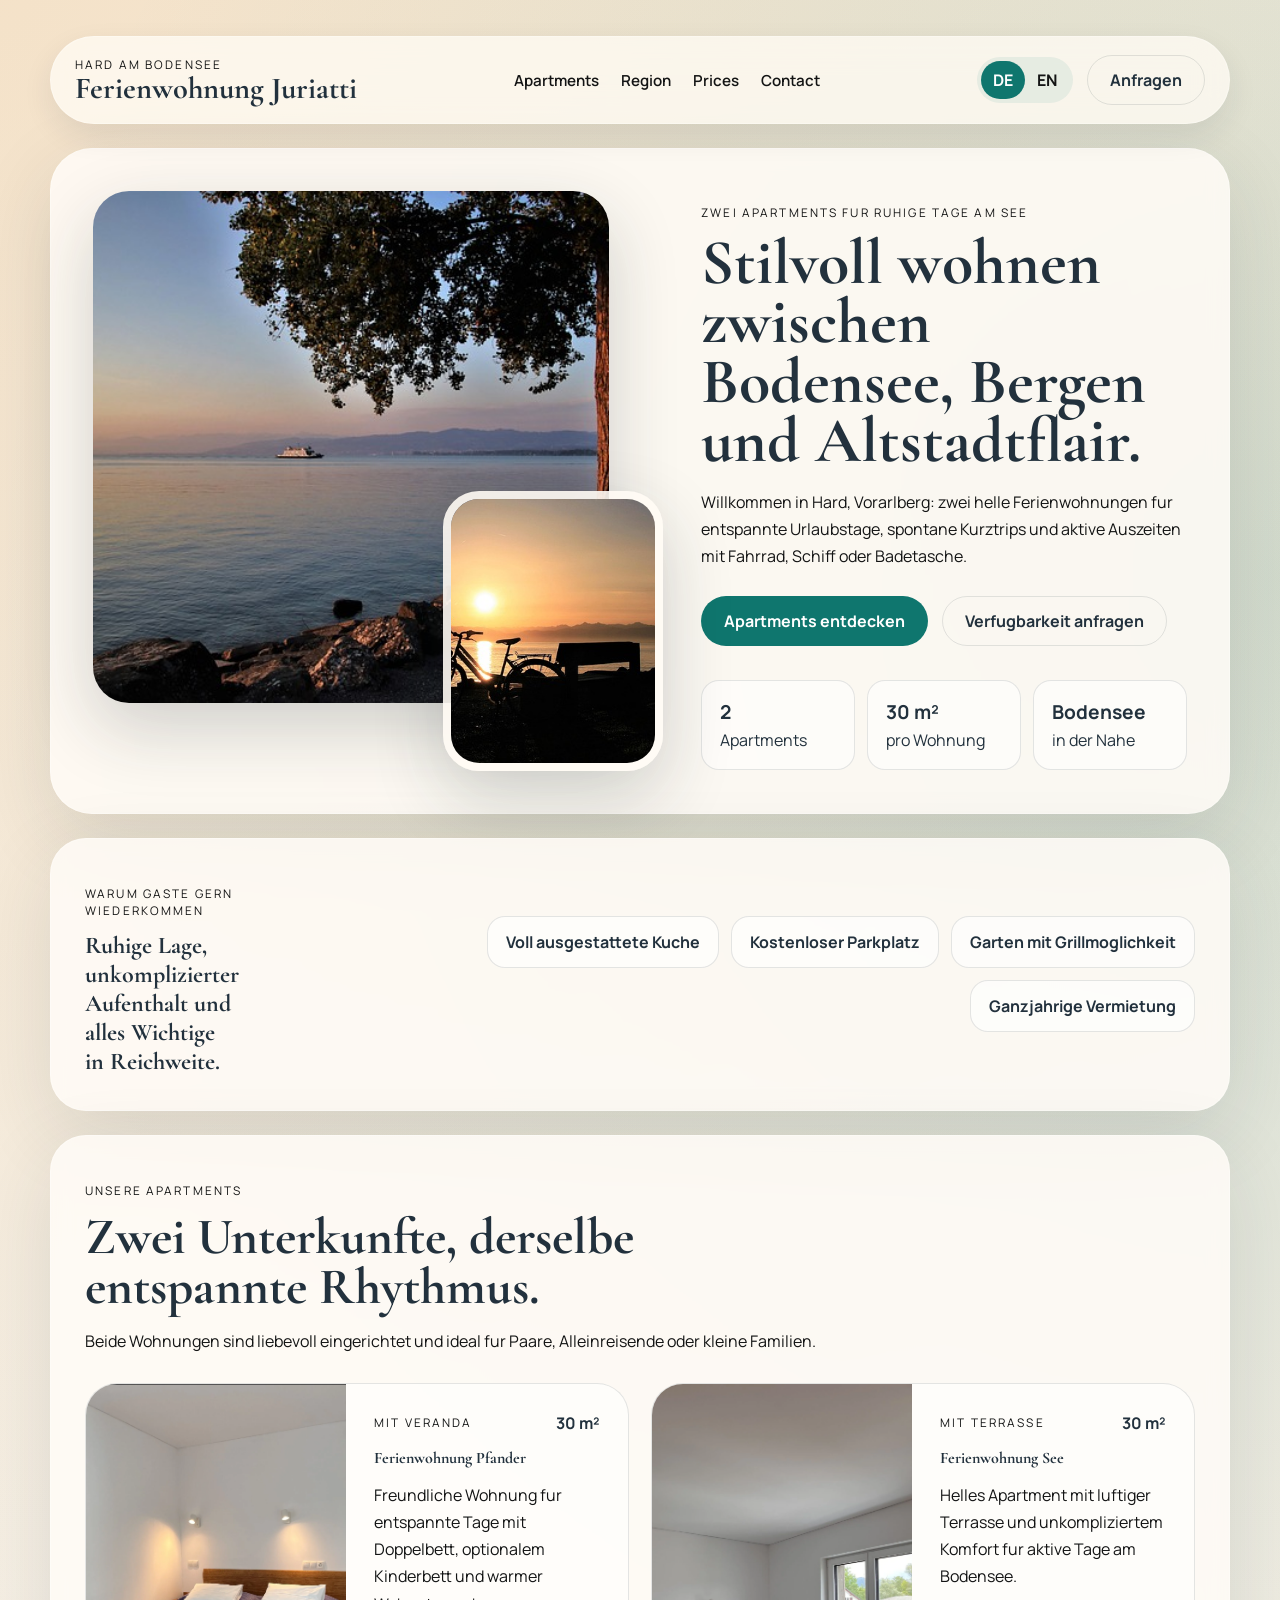
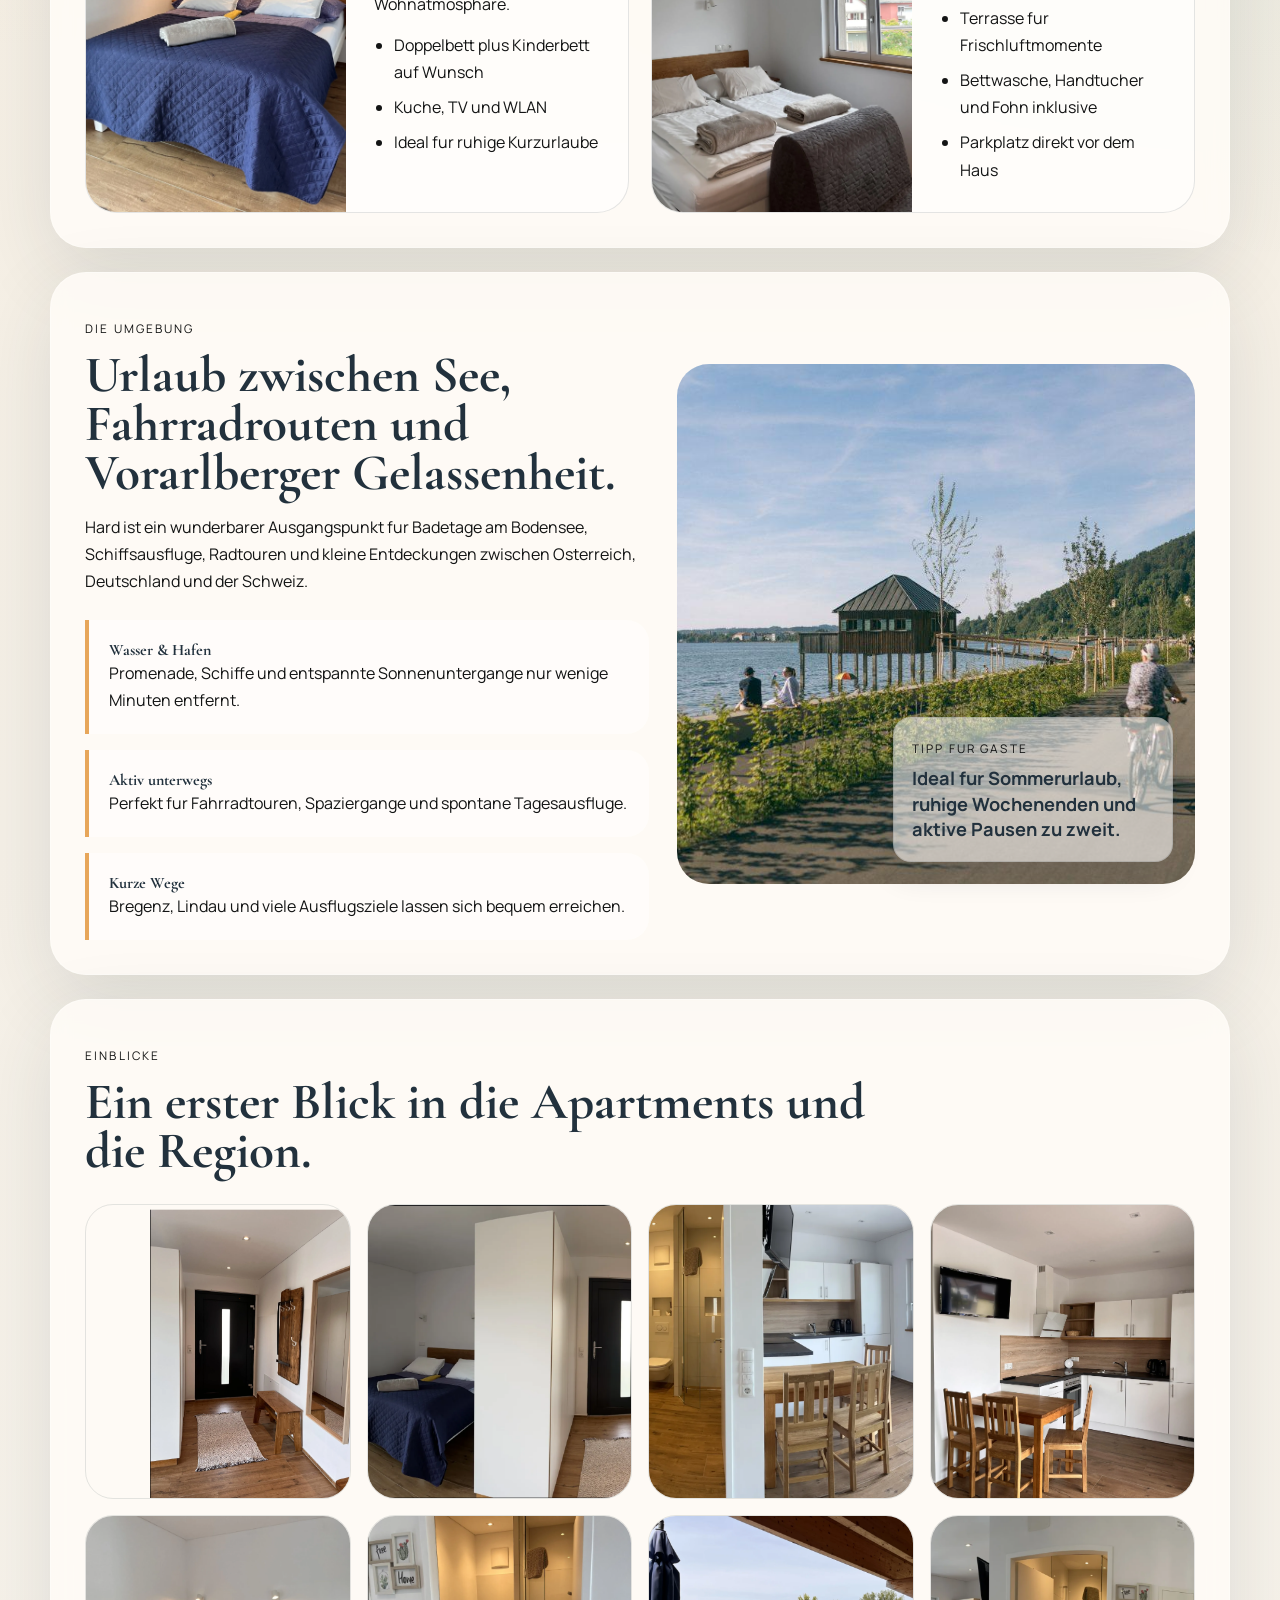
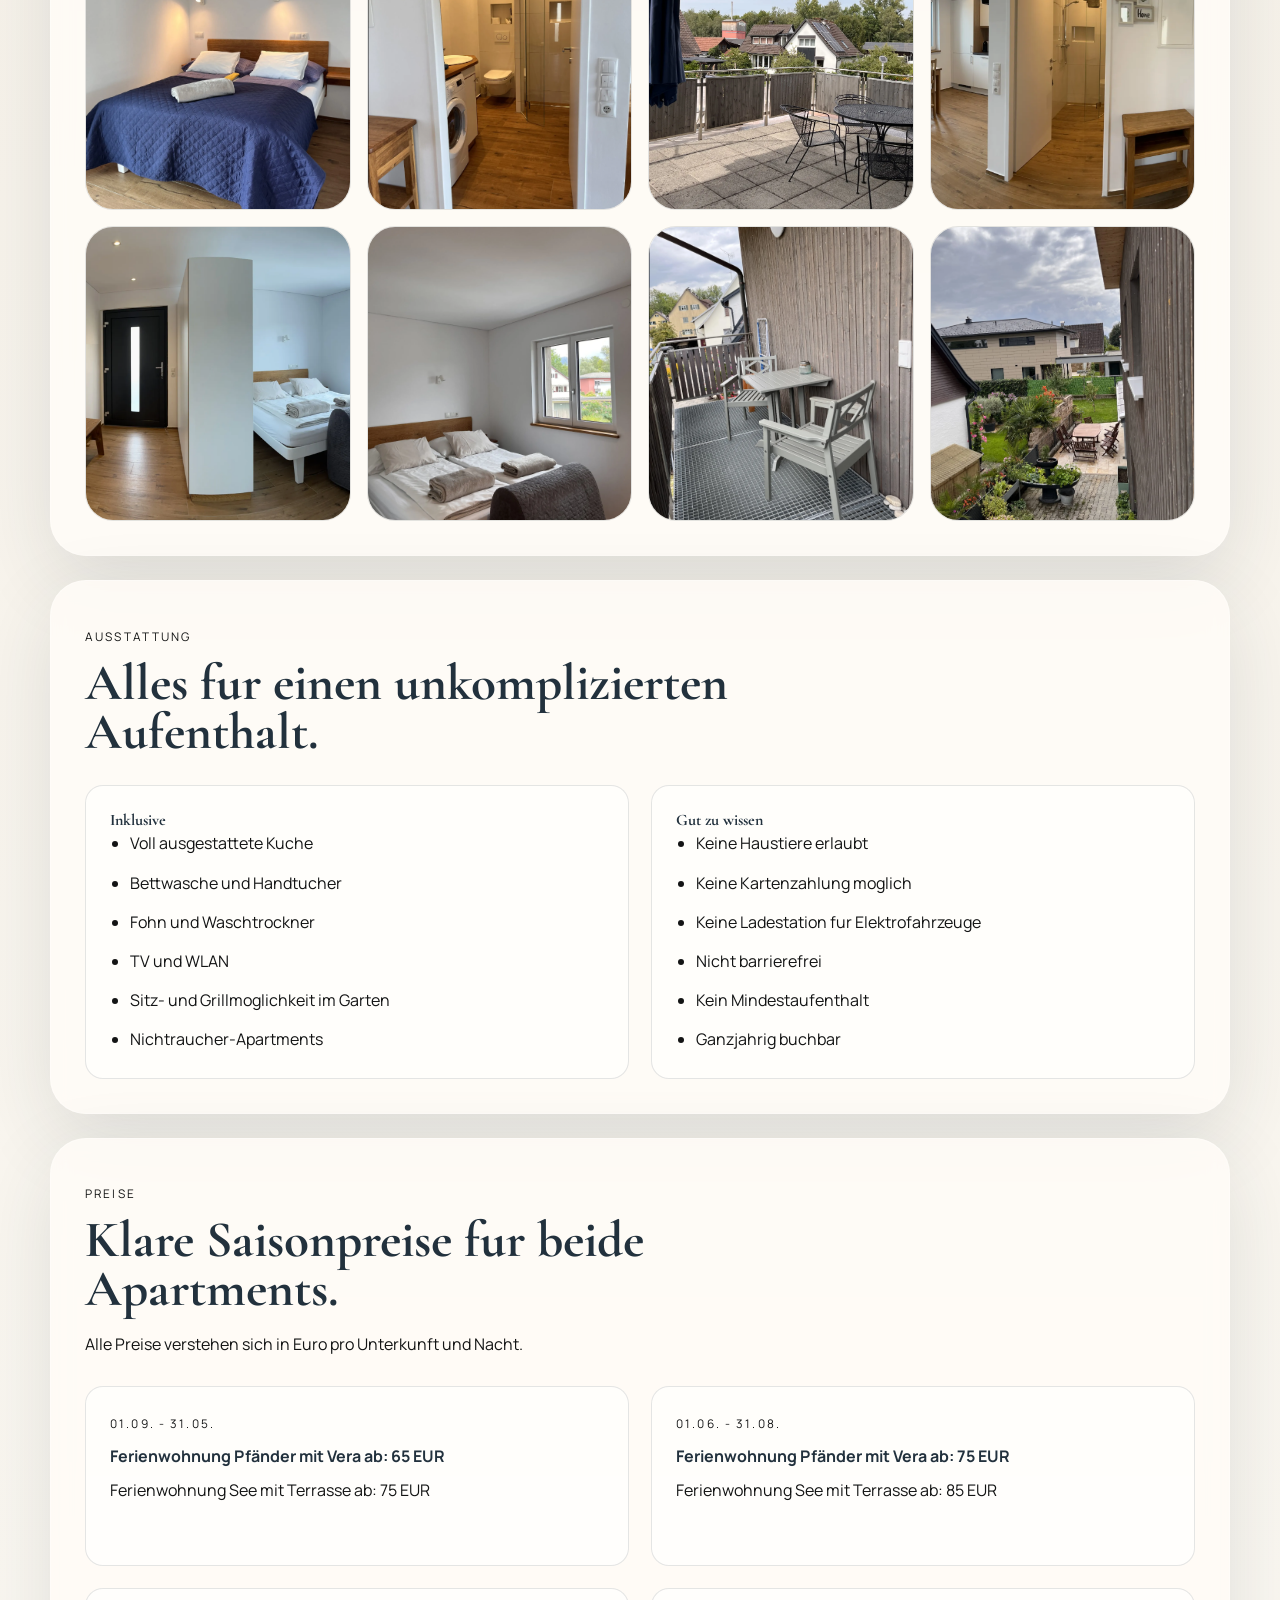
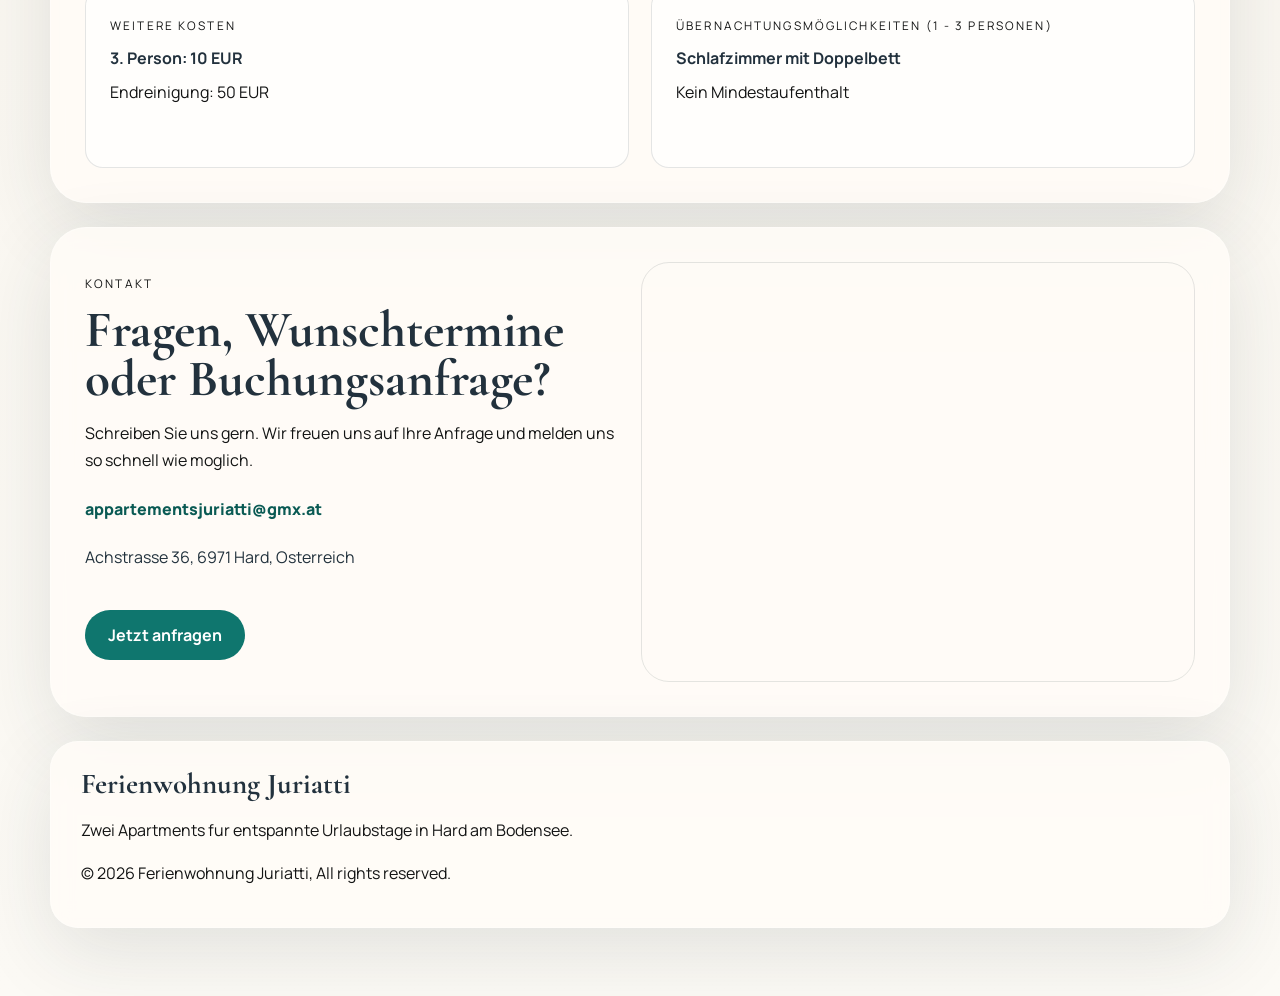
==== commit aee654a5: "hero modificado" ====
--- a/index.html
+++ b/index.html
@@ -52,6 +52,14 @@
 
     <main >
       <section class="hero">
+        <div class="hero-visual">
+          <div class="hero-card hero-card--main">
+            <img src="assets/images/morning2.jpg" alt="Morning light at Lake Constance">
+          </div>
+          <div class="hero-card hero-card--accent">
+            <img src="assets/images/bici_sonnenruntergang.jpg" alt="Cycling route at sunset">
+          </div>
+        </div>
         <div class="hero-copy">
           <p class="eyebrow" data-i18n="heroEyebrow">Zwei Apartments fur ruhige Tage am See</p>
           <h1 data-i18n="heroTitle">Stilvoll wohnen zwischen Bodensee, Bergen und Altstadtflair.</h1>
@@ -80,15 +88,7 @@
           </div>
         </div>
 
-        <div class="hero-visual">
-          <div class="hero-card hero-card--main">
-            <img src="assets/images/morning2.jpg" alt="Morning light at Lake Constance">
-          </div>
-          <div class="hero-card hero-card--accent">
-            <img src="assets/images/bici_sonnenruntergang.jpg" alt="Cycling route at sunset">
-          </div>
-
-        </div>
+        
       </section>
 
       <section class="section intro-strip">
@@ -336,6 +336,7 @@
       <div>
         <strong>Ferienwohnung Juriatti</strong>
         <p data-i18n="footerText">Zwei Apartments fur entspannte Urlaubstage in Hard am Bodensee.</p>
+        <p>&copy; 2026 Ferienwohnung Juriatti,  All rights reserved. </p>
       </div>
     </footer>
   </div>
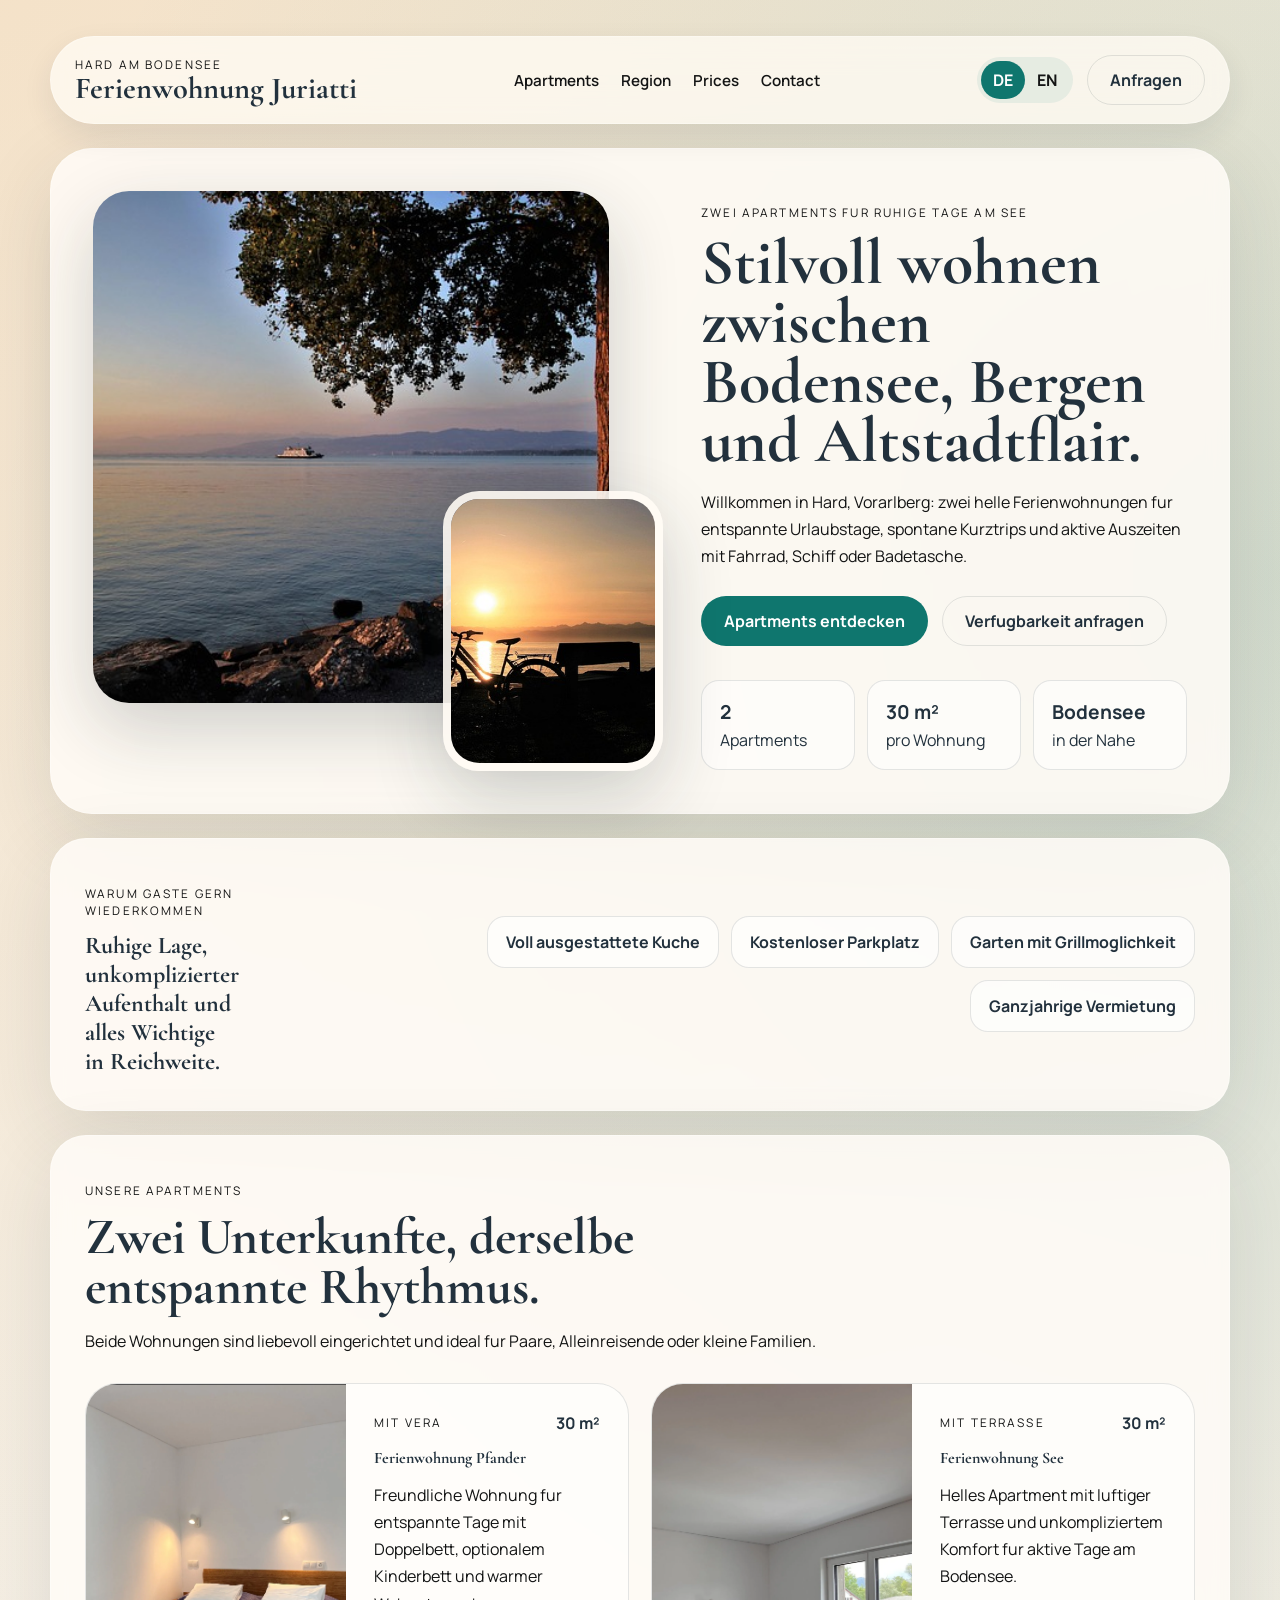
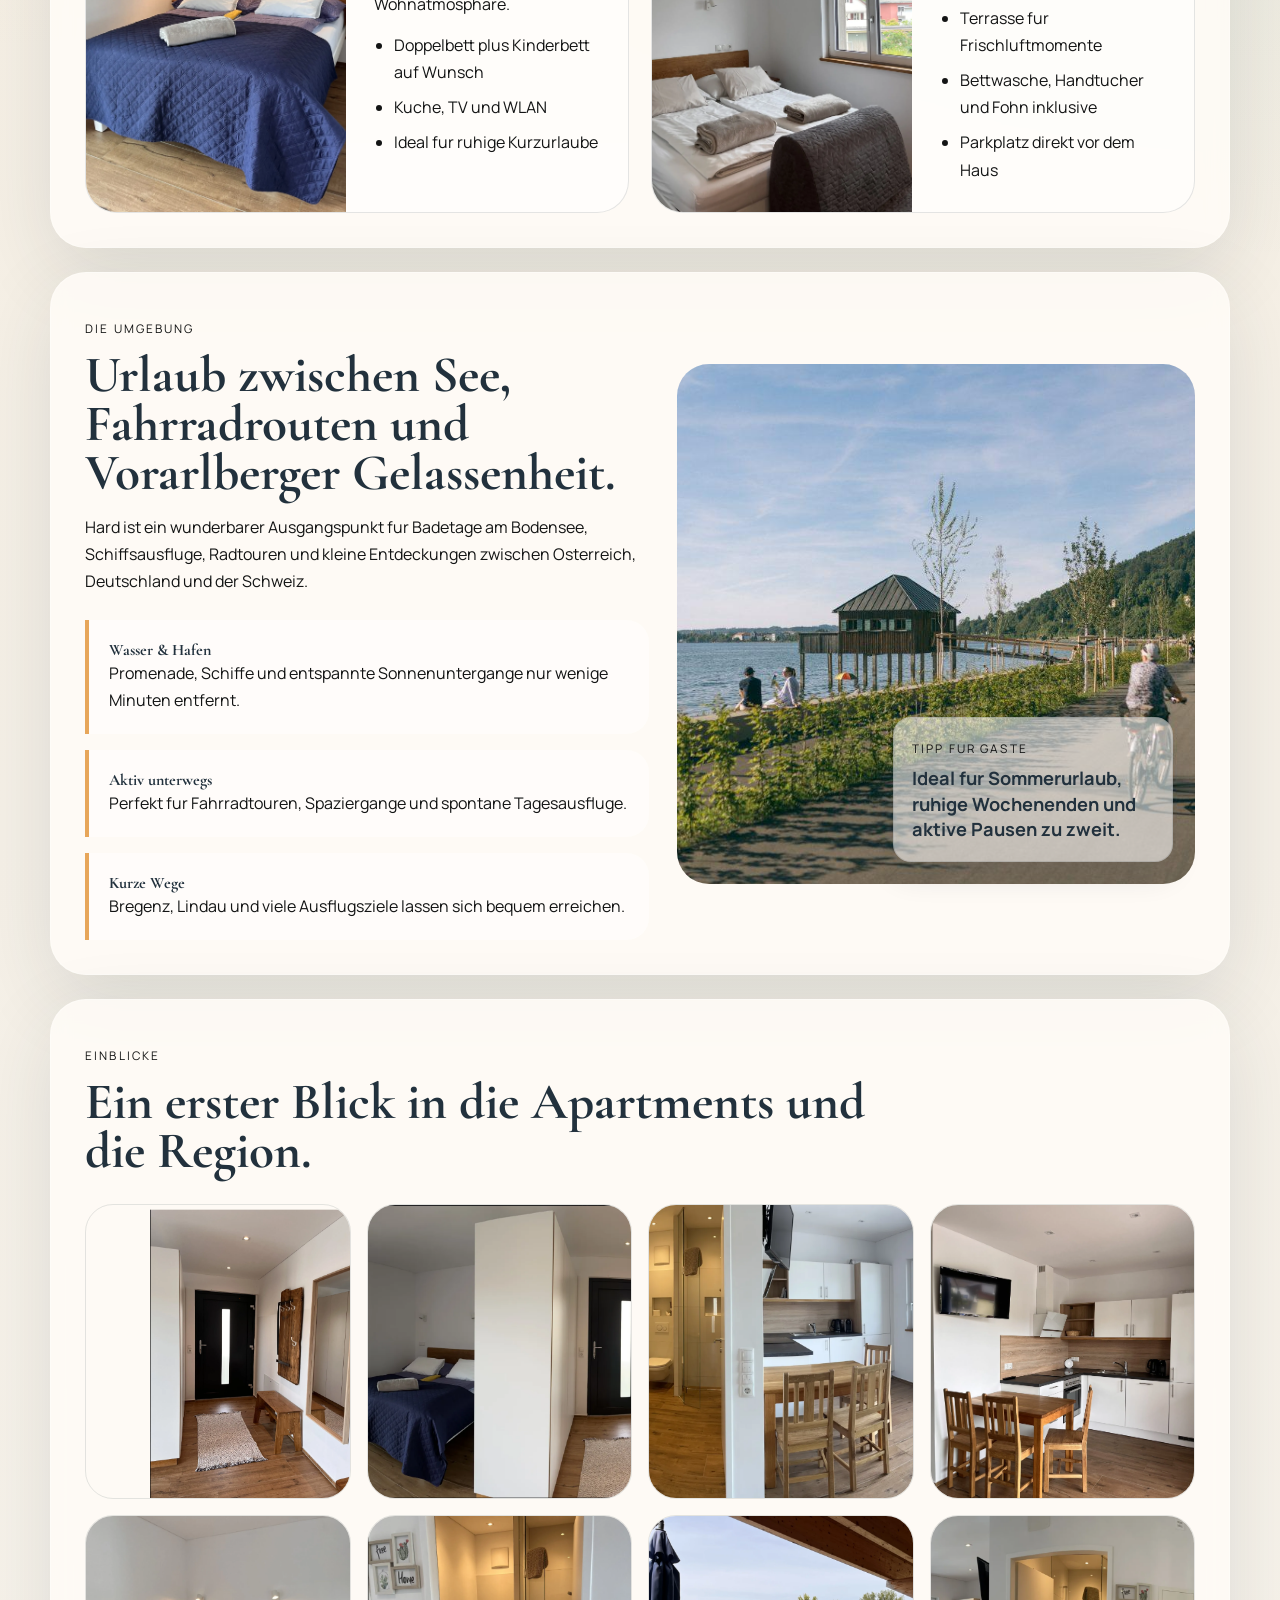
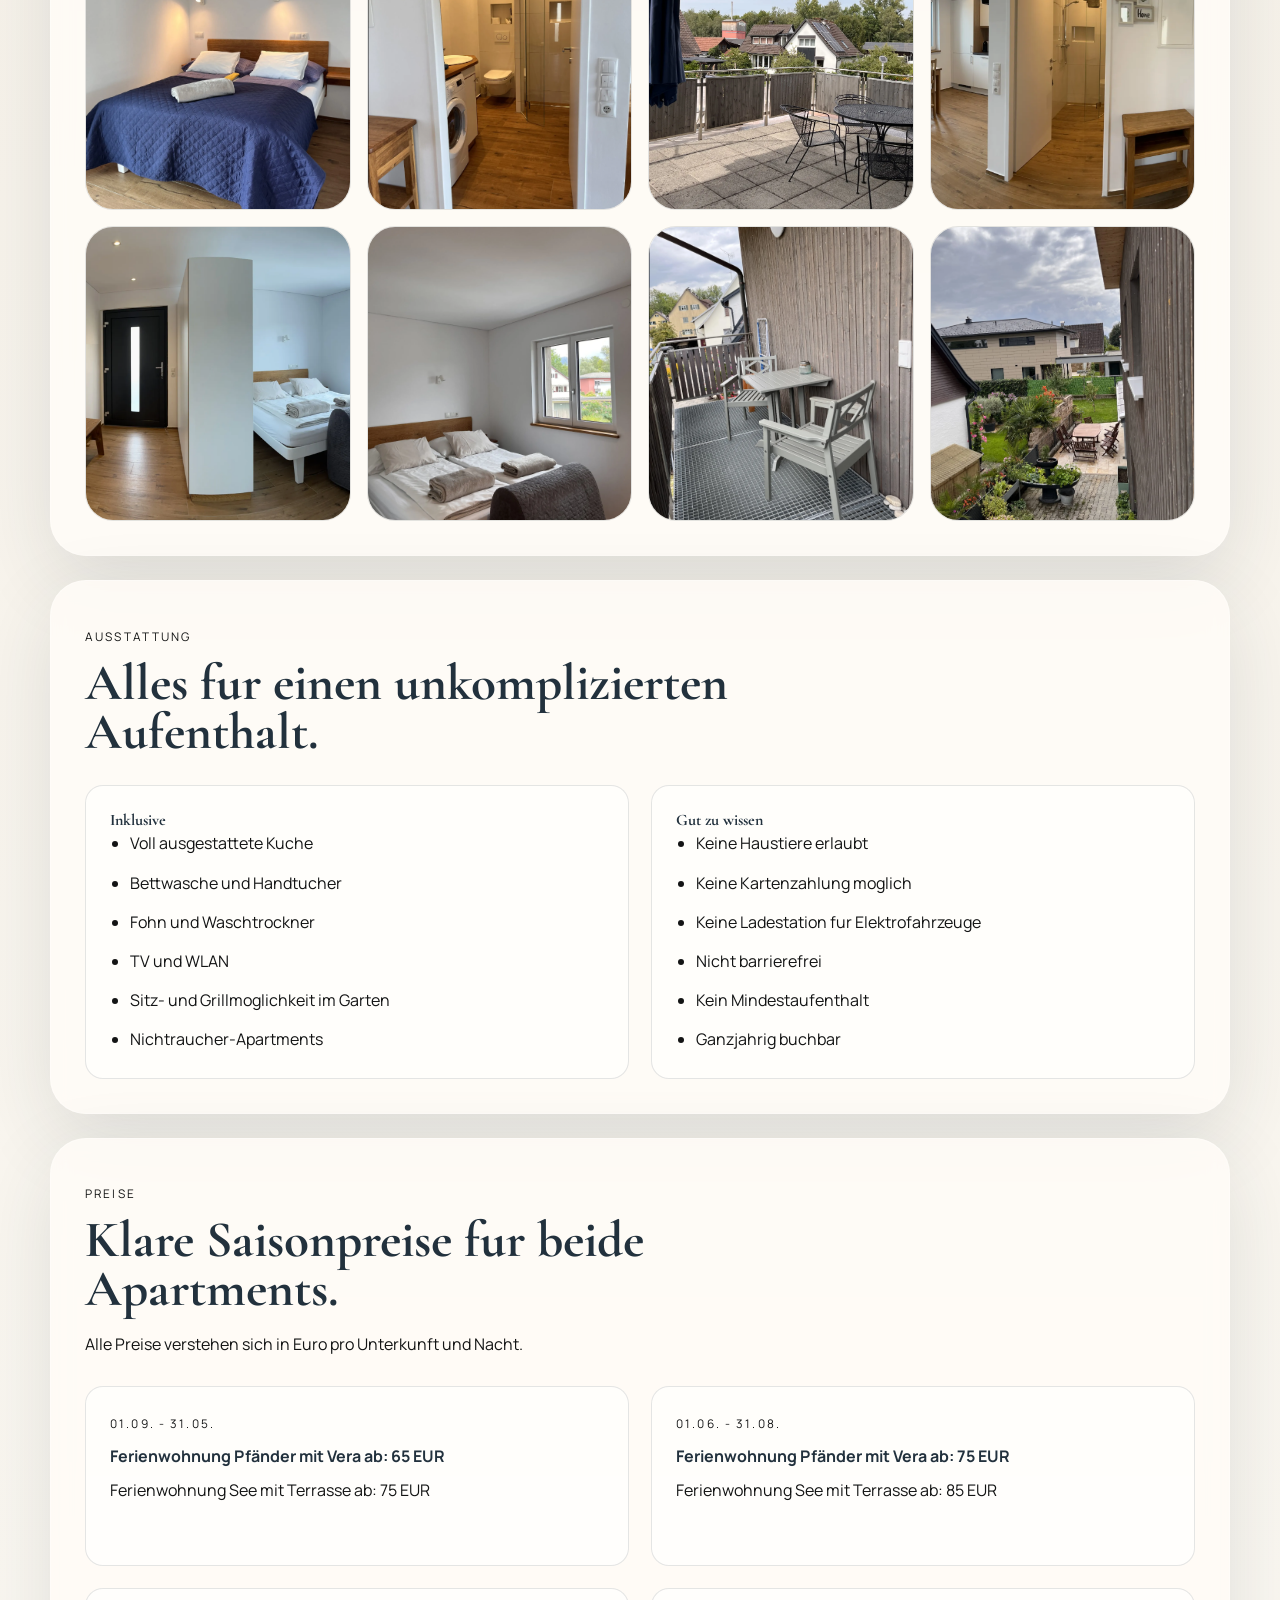
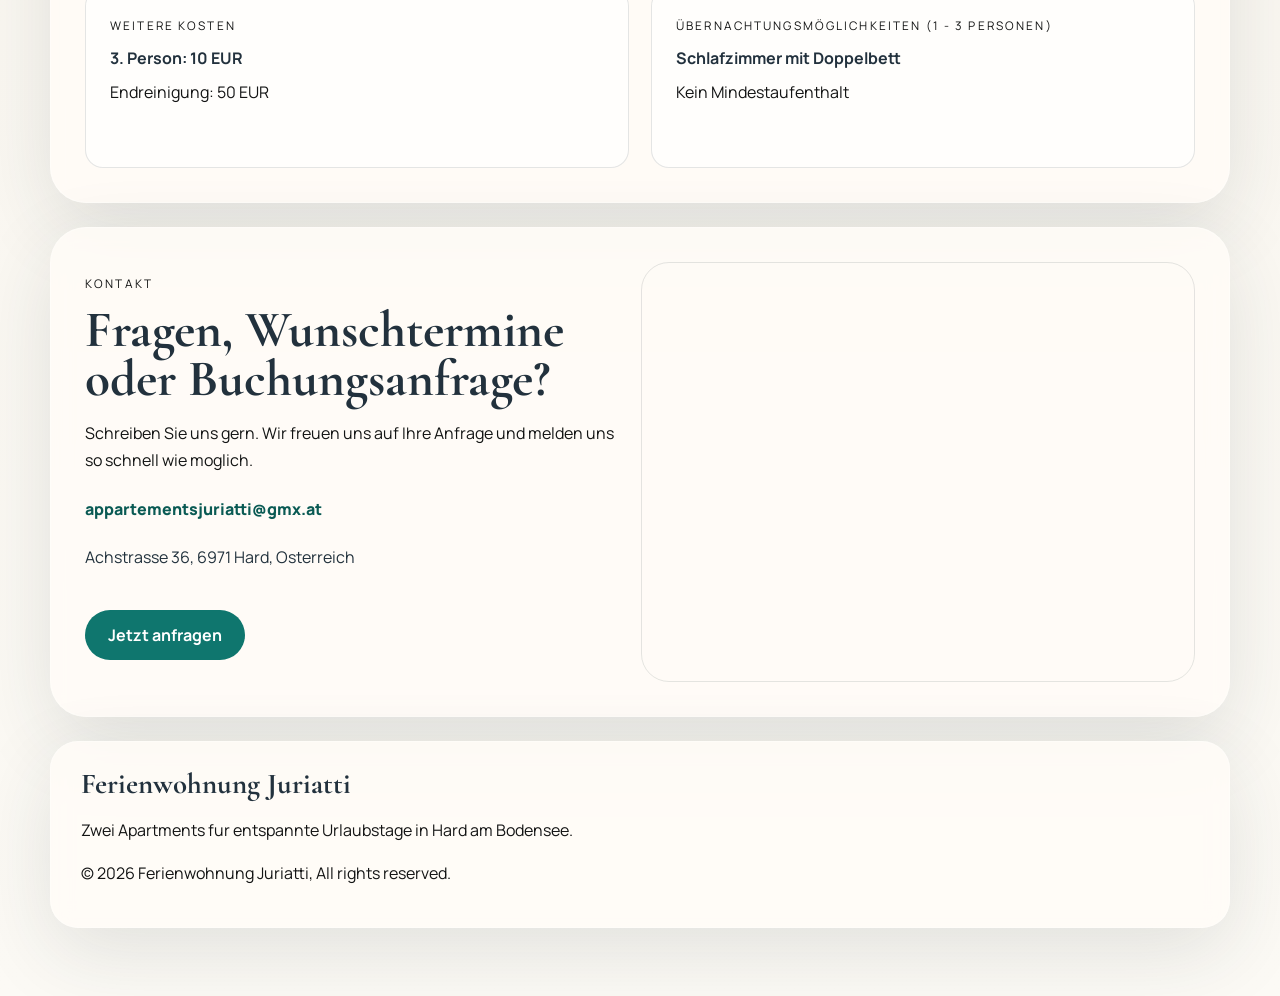
==== commit 96b21f0c: "mit vera" ====
--- a/index.html
+++ b/index.html
@@ -120,7 +120,7 @@
             </div>
             <div class="apartment-body">
               <div class="apartment-topline">
-                <span data-i18n="aptOneBadge">Mit Veranda</span>
+                <span data-i18n="aptOneBadge">Mit Vera</span>
                 <strong>30 m²</strong>
               </div>
               <h3 data-i18n="aptOneTitle">Ferienwohnung Pfander</h3>
